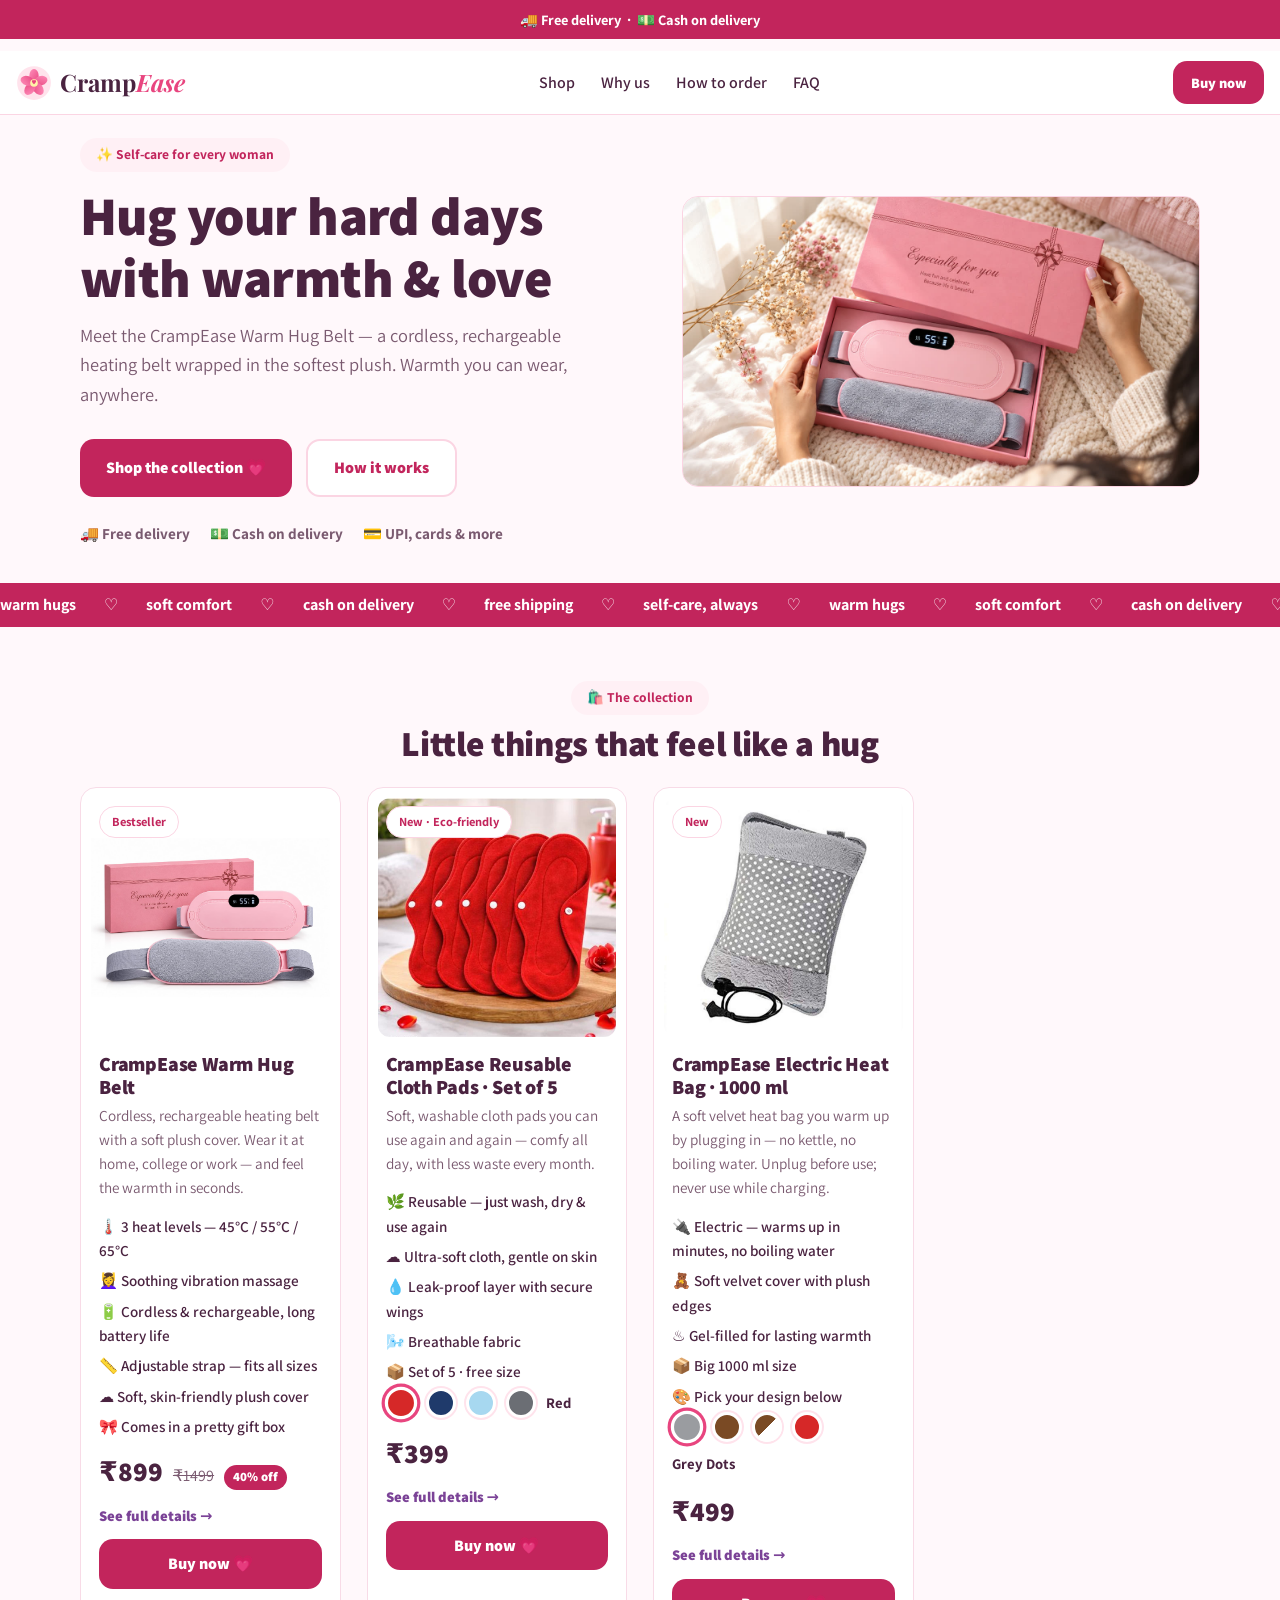
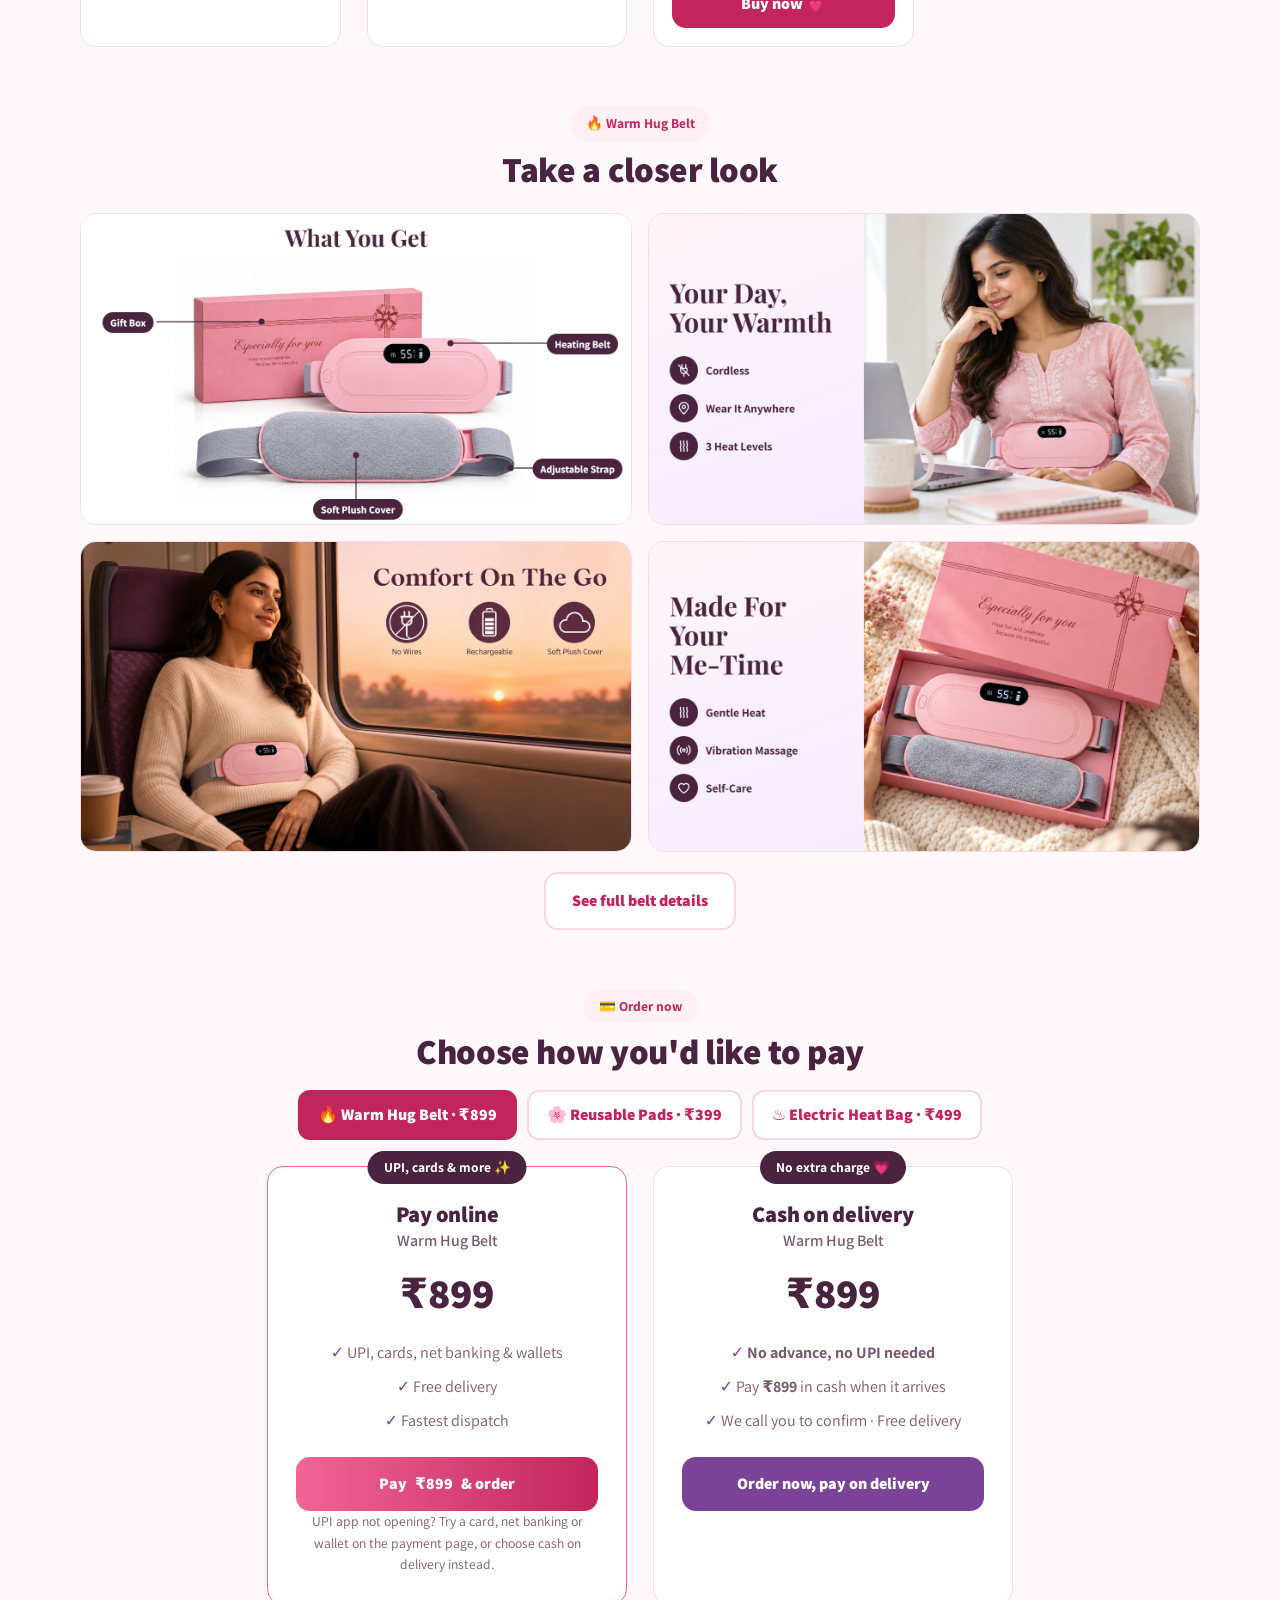
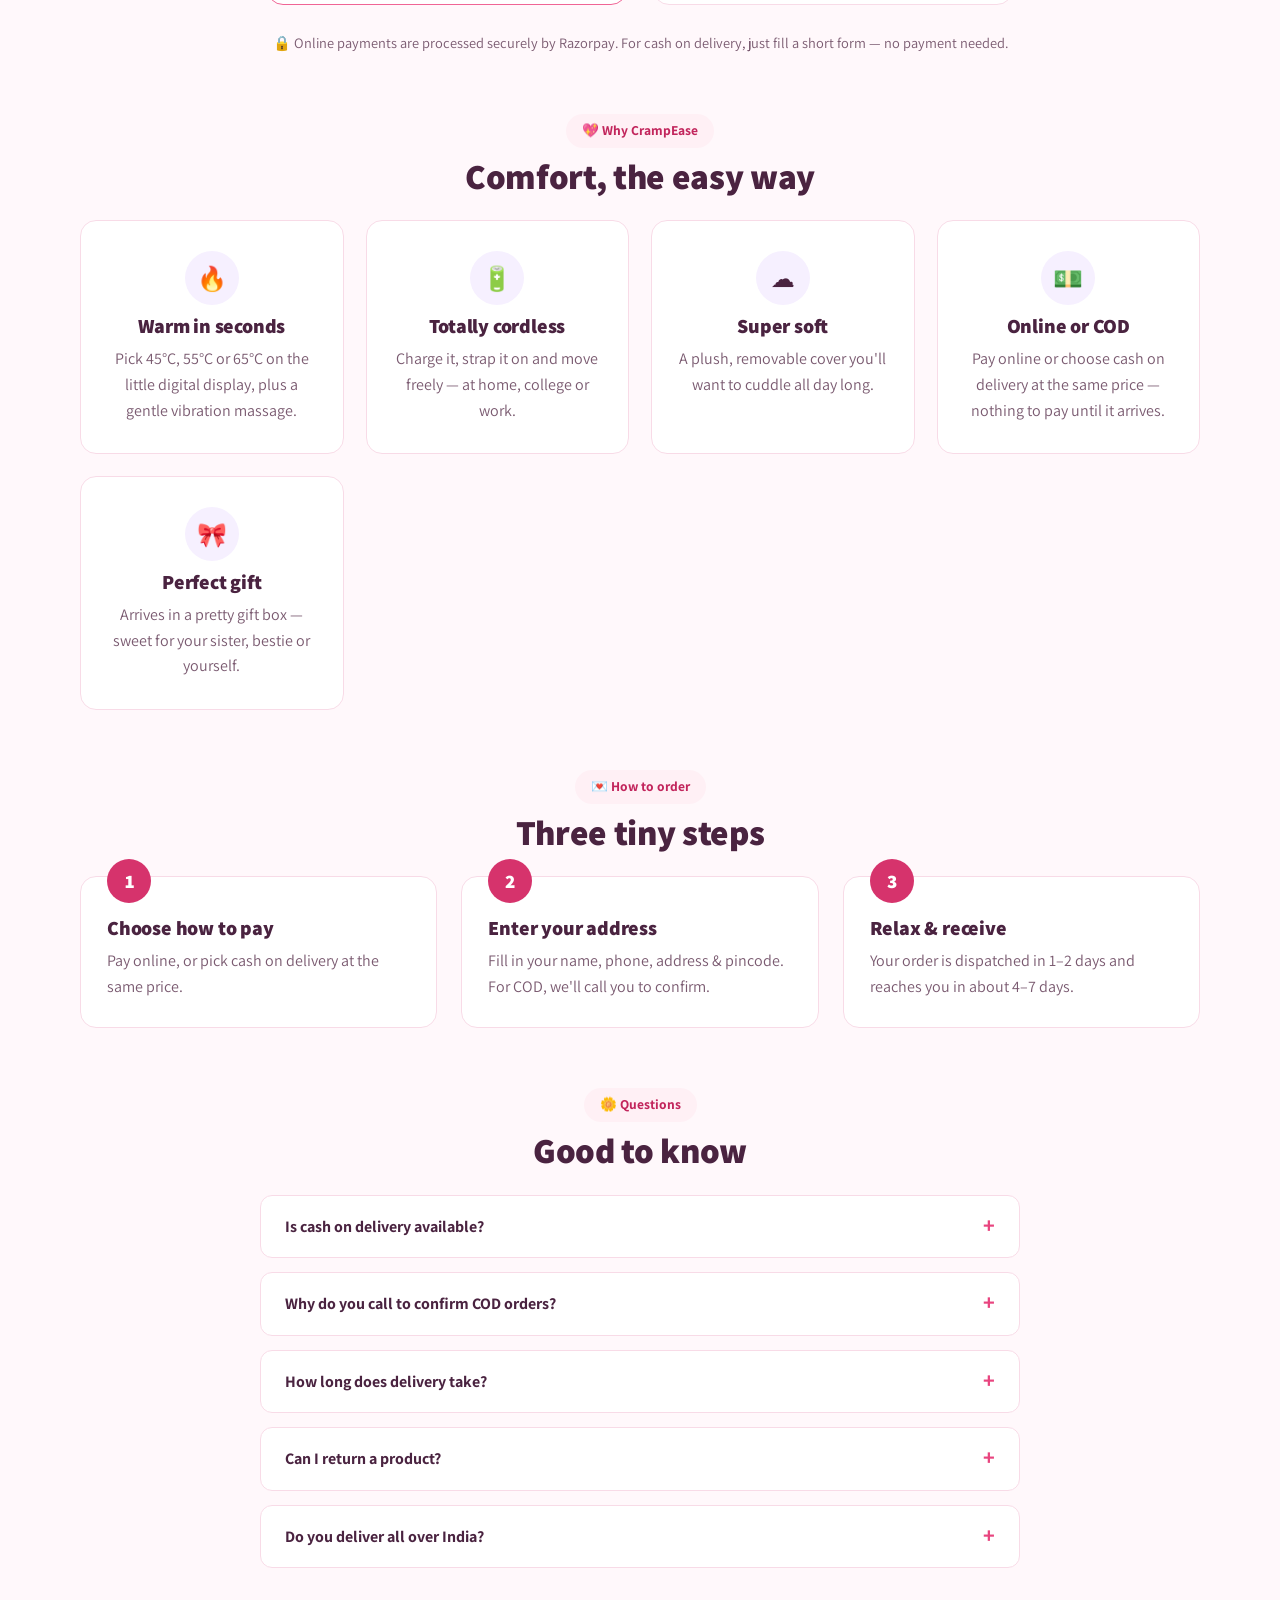
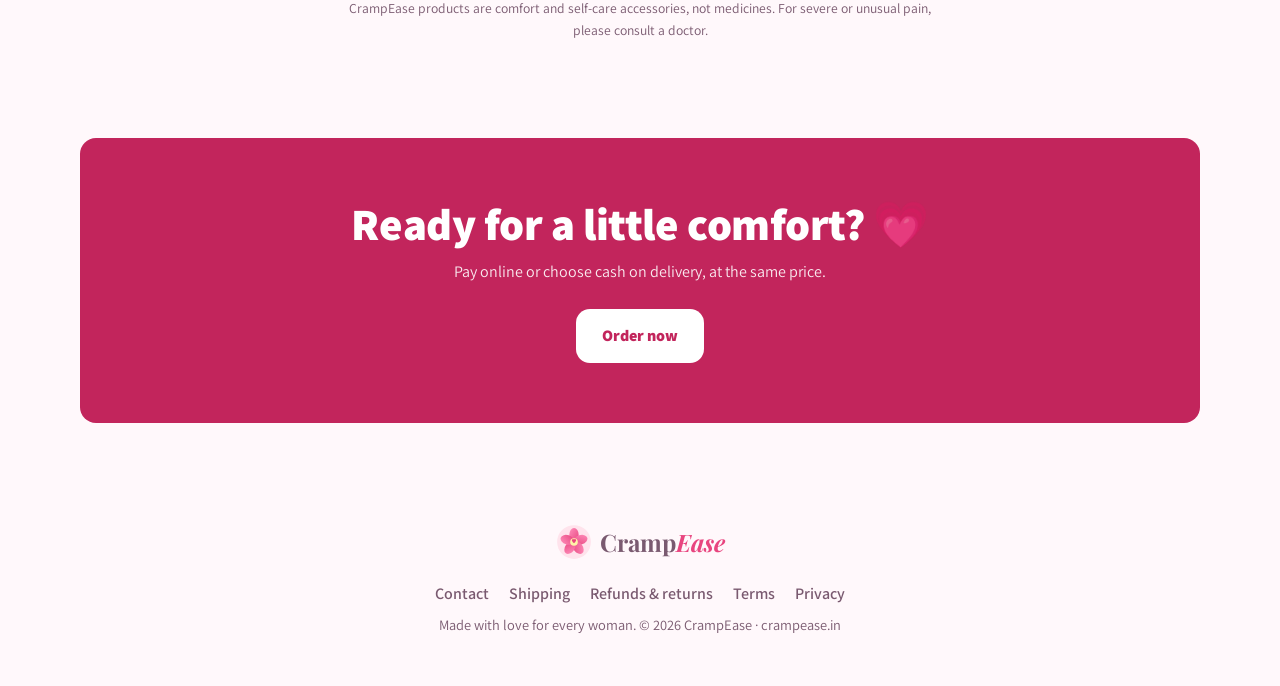
==== index.html @ 4e3a579d "Show the new belt images on the home page Co-Authored-By: Claude Opus 5.5 <noreply@anthropic.com>" ====
<!doctype html>
<html lang="en">
<head>
  <meta charset="utf-8" />
  <meta name="viewport" content="width=device-width, initial-scale=1" />
  <title>CrampEase — Comfort for your hard days</title>
  <meta name="description" content="CrampEase: cosy period-comfort essentials — heat pads, warm bags and self-care kits. Pay online or cash on delivery across India." />
  <meta property="og:title" content="CrampEase — Comfort for your hard days" />
  <meta property="og:image" content="https://crampease.in/images/logo-square.png" />
  <meta name="theme-color" content="#ff6fa5" />
  <link rel="icon" type="image/svg+xml" href="images/logo-mark.svg" />
  <link rel="apple-touch-icon" href="images/logo-square.png" />
  <link rel="preconnect" href="https://fonts.googleapis.com" />
  <link rel="preconnect" href="https://fonts.gstatic.com" crossorigin />
  <link href="https://fonts.googleapis.com/css2?family=Playfair+Display:ital,wght@0,600;0,700;1,600;1,700&family=Quicksand:wght@400;500;600;700&family=Assistant:wght@400;600;700;800&display=swap" rel="stylesheet" />
  <link rel="stylesheet" href="styles.css?v=20261106m" />
  <!-- Meta Pixel -->
  <script>
    !function(f,b,e,v,n,t,s){if(f.fbq)return;n=f.fbq=function(){n.callMethod?
    n.callMethod.apply(n,arguments):n.queue.push(arguments)};if(!f._fbq)f._fbq=n;
    n.push=n;n.loaded=!0;n.version='2.0';n.queue=[];t=b.createElement(e);t.async=!0;
    t.src=v;s=b.getElementsByTagName(e)[0];s.parentNode.insertBefore(t,s)}(window,
    document,'script','https://connect.facebook.net/en_US/fbevents.js');
    fbq('init', '1807102890492249');
    fbq('track', 'PageView');
  </script>
  <noscript><img height="1" width="1" style="display:none" src="https://www.facebook.com/tr?id=1807102890492249&ev=PageView&noscript=1" /></noscript>
  <!-- End Meta Pixel -->
</head>
<body class="shop">
  <div class="sparkles" aria-hidden="true"></div>

  <div class="top-strip">🚚 Free delivery &nbsp;·&nbsp; 💵 Cash on delivery</div>

  <header class="nav" id="top">
    <a href="#top" class="logo"><img class="logo-mark" src="images/logo-mark.svg" alt="" />Cramp<span>Ease</span></a>
    <nav class="nav-links">
      <a href="#shop">Shop</a>
      <a href="#why">Why us</a>
      <a href="#how">How to order</a>
      <a href="#faq">FAQ</a>
    </nav>
    <a class="btn btn-small" href="#order">Buy now</a>
  </header>

  <main>
    <!-- HERO -->
    <section class="hero">
      <div class="blob b1"></div>
      <div class="blob b2"></div>
      <div class="blob b3"></div>

      <div class="hero-text">
        <p class="pill reveal">✨ Self-care for every woman</p>
        <h1 class="reveal">
          Hug your hard days<br />
          with <em>warmth &amp; love</em>
        </h1>
        <p class="lead reveal">
          Meet the CrampEase Warm Hug Belt — a cordless, rechargeable heating
          belt wrapped in the softest plush. Warmth you can wear, anywhere.
        </p>
        <div class="hero-cta reveal">
          <a href="#shop" class="btn">Shop the collection 💗</a>
          <a href="#how" class="btn btn-ghost">How it works</a>
        </div>
        <ul class="hero-badges reveal">
          <li>🚚 Free delivery</li>
          <li>💵 Cash on delivery</li>
          <li>💳 UPI, cards &amp; more</li>
        </ul>
      </div>

      <div class="hero-art reveal">
        <div class="ring"></div>
        <div class="hero-card">
          <img src="images/belt-unbox.jpg" alt="CrampEase Warm Hug Belt in its gift box" data-fallback="hero" />
        </div>
        <span class="float-tag t1">🌷 So soft</span>
        <span class="float-tag t2">🔥 Instant warmth</span>
        <span class="float-tag t3">💜 Made for you</span>
      </div>
    </section>

    <!-- MARQUEE -->
    <div class="marquee" aria-hidden="true">
      <div class="marquee-track">
        <span>warm hugs</span><span>♡</span><span>soft comfort</span><span>♡</span><span>cash on delivery</span><span>♡</span><span>free shipping</span><span>♡</span><span>self-care, always</span><span>♡</span>
        <span>warm hugs</span><span>♡</span><span>soft comfort</span><span>♡</span><span>cash on delivery</span><span>♡</span><span>free shipping</span><span>♡</span><span>self-care, always</span><span>♡</span>
      </div>
    </div>

    <!-- SHOP -->
    <section class="section" id="shop">
      <div class="section-head reveal">
        <p class="pill">🛍️ The collection</p>
        <h2>Little things that <em>feel like a hug</em></h2>
      </div>
      <div class="products" id="products"></div>
    </section>

    <!-- BELT IMAGES -->
    <section class="section belt-look" id="belt-look">
      <div class="section-head reveal">
        <p class="pill">🔥 Warm Hug Belt</p>
        <h2>Take a <em>closer look</em></h2>
      </div>
      <div class="belt-look-row" tabindex="0" aria-label="Warm Hug Belt images">
        <a href="belt.html"><img src="images/belt-banner-box.jpg" alt="What you get: gift box, heating belt, soft plush cover and adjustable strap" loading="lazy" /></a>
        <a href="belt.html"><img src="images/belt-banner-desk.jpg" alt="Woman wearing the belt at a desk. Cordless, wear it anywhere, 3 heat levels" loading="lazy" /></a>
        <a href="belt.html"><img src="images/belt-banner-train.jpg" alt="Woman wearing the belt on a train. No wires, rechargeable, soft plush cover" loading="lazy" /></a>
        <a href="belt.html"><img src="images/belt-banner-metime.jpg" alt="Belt in its gift box. Gentle heat, vibration massage, self-care" loading="lazy" /></a>
      </div>
      <p class="belt-look-more"><a class="btn btn-ghost" href="belt.html">See full belt details</a></p>
    </section>

    <!-- ORDER -->
    <section class="section order" id="order">
      <div class="section-head reveal">
        <p class="pill">💳 Order now</p>
        <h2>Choose how you'd like to <em>pay</em></h2>
      </div>
      <div class="pick reveal" id="pick" role="group" aria-label="Choose a product"></div>
      <div id="pick-color"></div>
      <div class="pay-grid">
        <div class="pay-card best reveal">
          <span class="pay-tag">UPI, cards &amp; more ✨</span>
          <h3>Pay online</h3>
          <p class="pay-for" data-fill="product"></p>
          <p class="pay-price" data-fill="online"></p>
          <ul>
            <li>UPI, cards, net banking &amp; wallets</li>
            <li>Free delivery</li>
            <li>Fastest dispatch</li>
          </ul>
          <a class="btn" data-pay="online" href="#">Pay <span data-fill="online"></span> &amp; order</a>
          <p class="pay-note">UPI app not opening? Try a card, net banking or wallet on the payment page, or choose cash on delivery instead.</p>
        </div>
        <div class="pay-card reveal">
          <span class="pay-tag">No extra charge 💗</span>
          <h3>Cash on delivery</h3>
          <p class="pay-for" data-fill="product"></p>
          <p class="pay-price" data-fill="cod"></p>
          <ul>
            <li><b>No advance, no UPI needed</b></li>
            <li>Pay <b data-fill="cod"></b> in cash when it arrives</li>
            <li>We call you to confirm · Free delivery</li>
          </ul>
          <a class="btn btn-ghost" data-pay="cod" href="#">Order now, pay on delivery</a>
        </div>
      </div>
      <p class="secure reveal">🔒 Online payments are processed securely by Razorpay. For cash on delivery, just fill a short form — no payment needed.</p>
    </section>

    <!-- WHY -->
    <section class="section why" id="why">
      <div class="section-head reveal">
        <p class="pill">💖 Why CrampEase</p>
        <h2>Comfort, the <em>easy</em> way</h2>
      </div>
      <div class="why-grid">
        <div class="why-card reveal">
          <div class="why-icon">🔥</div>
          <h3>Warm in seconds</h3>
          <p>Pick 45°C, 55°C or 65°C on the little digital display, plus a gentle vibration massage.</p>
        </div>
        <div class="why-card reveal">
          <div class="why-icon">🔋</div>
          <h3>Totally cordless</h3>
          <p>Charge it, strap it on and move freely — at home, college or work.</p>
        </div>
        <div class="why-card reveal">
          <div class="why-icon">☁️</div>
          <h3>Super soft</h3>
          <p>A plush, removable cover you'll want to cuddle all day long.</p>
        </div>
        <div class="why-card reveal">
          <div class="why-icon">💵</div>
          <h3>Online or COD</h3>
          <p>Pay online or choose cash on delivery at the same price — nothing to pay until it arrives.</p>
        </div>
        <div class="why-card reveal">
          <div class="why-icon">🎀</div>
          <h3>Perfect gift</h3>
          <p>Arrives in a pretty gift box — sweet for your sister, bestie or yourself.</p>
        </div>
      </div>
    </section>

    <!-- HOW -->
    <section class="section how" id="how">
      <div class="section-head reveal">
        <p class="pill">💌 How to order</p>
        <h2>Three tiny <em>steps</em></h2>
      </div>
      <ol class="steps">
        <li class="step reveal"><span>1</span><h3>Choose how to pay</h3><p>Pay online, or pick cash on delivery at the same price.</p></li>
        <li class="step reveal"><span>2</span><h3>Enter your address</h3><p>Fill in your name, phone, address &amp; pincode. For COD, we'll call you to confirm.</p></li>
        <li class="step reveal"><span>3</span><h3>Relax &amp; receive</h3><p>Your order is dispatched in 1–2 days and reaches you in about 4–7 days.</p></li>
      </ol>
    </section>

    <!-- REVIEWS: stays hidden until there's a real review in script.js -->
    <section class="section" id="home-reviews" hidden>
      <div class="section-head reveal">
        <p class="pill">⭐ Customer reviews</p>
        <h2>What customers <em>say</em></h2>
      </div>
      <div class="review-list" id="home-review-list"></div>
    </section>

    <!-- FAQ -->
    <section class="section faq" id="faq">
      <div class="section-head reveal">
        <p class="pill">🌼 Questions</p>
        <h2>Good to <em>know</em></h2>
      </div>
      <div class="faq-list">
        <details class="reveal"><summary>Is cash on delivery available?</summary><p>Yes! Nothing to pay now — just fill the short order form and pay <span data-fill="cod"></span> in cash when it arrives (the same price as paying online).</p></details>
        <details class="reveal"><summary>Why do you call to confirm COD orders?</summary><p>A quick call or WhatsApp confirms your address and helps us avoid fake orders, so we can keep prices low for everyone. Please keep your phone handy after ordering.</p></details>
        <details class="reveal"><summary>How long does delivery take?</summary><p>Usually 4–7 days depending on your pincode. We'll share tracking details by SMS/email.</p></details>
        <details class="reveal"><summary>Can I return a product?</summary><p>If your product arrives damaged or wrong, email us within 2 days of delivery with photos/unboxing video and we'll help you out.</p></details>
        <details class="reveal"><summary>Do you deliver all over India?</summary><p>We deliver to most pincodes in India. Most pincodes are covered; if yours isn't, we'll refund you in full.</p></details>
      </div>
      <p class="disclaimer">CrampEase products are comfort and self-care accessories, not medicines. For severe or unusual pain, please consult a doctor.</p>
    </section>

    <!-- CTA -->
    <section class="cta reveal">
      <h2>Ready for a little <em>comfort</em>? 💗</h2>
      <p>Pay online or choose cash on delivery, at the same price.</p>
      <a class="btn btn-light" href="#order">Order now</a>
    </section>
  </main>

  <footer class="footer">
    <a href="#top" class="logo"><img class="logo-mark" src="images/logo-mark.svg" alt="" />Cramp<span>Ease</span></a>
    <nav class="footer-links">
      <a href="policies.html#contact">Contact</a>
      <a href="policies.html#shipping">Shipping</a>
      <a href="policies.html#refund">Refunds &amp; returns</a>
      <a href="policies.html#terms">Terms</a>
      <a href="policies.html#privacy">Privacy</a>
    </nav>
    <p>Made with love for every woman. © <span class="year"></span> CrampEase · crampease.in</p>
  </footer>

  <script src="script.js?v=20261106m"></script>
</body>
</html>
---- styles.css ----
:root {
  --blush: #fff1f5;
  --blush-2: #ffe3ec;
  --pink: #ff6fa5;
  --rose: #e8457f;
  --lavender: #c9b6ff;
  --lilac: #efe7ff;
  --peach: #ffd3b6;
  --plum: #4a2340;
  --muted: #8a6680;
  --white: #ffffff;
  --shadow: 0 18px 40px -18px rgba(232, 69, 127, 0.45);
  --radius: 28px;
  --display: "Playfair Display", Georgia, serif;
  --body: "Quicksand", system-ui, sans-serif;
}

* { box-sizing: border-box; margin: 0; padding: 0; }
html { scroll-behavior: smooth; }
body {
  font-family: var(--body);
  color: var(--plum);
  background: var(--blush);
  background-image:
    radial-gradient(circle at 10% 0%, #ffe0ec 0, transparent 40%),
    radial-gradient(circle at 90% 30%, var(--lilac) 0, transparent 35%),
    radial-gradient(circle at 20% 80%, #fff0e6 0, transparent 35%);
  line-height: 1.6;
  overflow-x: hidden;
}
img { max-width: 100%; display: block; }
a { color: inherit; text-decoration: none; }
em { font-style: italic; color: var(--rose); }
h1, h2, h3 { font-family: var(--display); line-height: 1.15; }

/* ---------- buttons ---------- */
.btn {
  position: relative;
  display: inline-flex;
  align-items: center;
  gap: 8px;
  padding: 14px 26px;
  border-radius: 999px;
  font-weight: 700;
  color: var(--white);
  background: linear-gradient(135deg, var(--pink), var(--rose));
  box-shadow: var(--shadow);
  overflow: hidden;
  transition: transform .25s ease, box-shadow .25s ease;
}
.btn::after {
  content: "";
  position: absolute;
  inset: 0;
  background: linear-gradient(120deg, transparent 30%, rgba(255,255,255,.55) 50%, transparent 70%);
  transform: translateX(-120%);
  animation: shine 3.2s ease-in-out infinite;
}
.btn:hover { transform: translateY(-3px) scale(1.03); box-shadow: 0 22px 44px -16px rgba(232,69,127,.6); }
.btn-small { padding: 10px 18px; font-size: .9rem; }
.btn-ghost { background: var(--white); color: var(--rose); border: 2px solid var(--blush-2); }
.btn-ghost::after { display: none; }
.btn-light { background: var(--white); color: var(--rose); }
@keyframes shine { 0%, 60% { transform: translateX(-120%); } 100% { transform: translateX(120%); } }

.pill {
  display: inline-block;
  padding: 6px 16px;
  border-radius: 999px;
  background: var(--white);
  color: var(--rose);
  font-weight: 700;
  font-size: .85rem;
  box-shadow: 0 6px 18px -10px rgba(232,69,127,.5);
}

/* ---------- nav ---------- */
.nav {
  position: sticky;
  top: 12px;
  z-index: 20;
  margin: 12px auto 0;
  width: min(1120px, calc(100% - 32px));
  display: flex;
  align-items: center;
  justify-content: space-between;
  gap: 16px;
  padding: 10px 12px 10px 22px;
  border-radius: 999px;
  background: rgba(255,255,255,.75);
  backdrop-filter: blur(14px);
  box-shadow: 0 10px 30px -18px rgba(74,35,64,.35);
}
.logo { font-family: var(--display); font-weight: 700; font-size: 1.5rem; display: inline-flex; align-items: center; gap: 8px; }
.logo span { color: var(--rose); font-style: italic; margin-left: -8px; }
.logo-mark { width: 36px; height: 36px; animation: spin 14s linear infinite; }
.nav-links { display: flex; gap: 26px; font-weight: 600; }
.nav-links a { position: relative; }
.nav-links a::after {
  content: ""; position: absolute; left: 0; bottom: -4px; height: 2px; width: 100%;
  background: var(--pink); border-radius: 2px; transform: scaleX(0); transition: transform .3s;
}
.nav-links a:hover::after { transform: scaleX(1); }
@keyframes spin { to { transform: rotate(360deg); } }

/* ---------- hero ---------- */
.hero {
  position: relative;
  width: min(1120px, calc(100% - 32px));
  margin: 0 auto;
  padding: 80px 0 60px;
  display: grid;
  grid-template-columns: 1.1fr 1fr;
  align-items: center;
  gap: 48px;
}
.hero h1 { font-size: clamp(2.4rem, 5.5vw, 4.2rem); margin: 18px 0; }
.lead { font-size: 1.15rem; color: var(--muted); max-width: 520px; }
.hero-cta { display: flex; flex-wrap: wrap; gap: 14px; margin: 30px 0 24px; }
.hero-badges { list-style: none; display: flex; flex-wrap: wrap; gap: 10px 20px; font-weight: 600; color: var(--muted); font-size: .95rem; }

.blob { position: absolute; border-radius: 50%; filter: blur(50px); opacity: .55; z-index: -1; animation: float 12s ease-in-out infinite; }
.b1 { width: 320px; height: 320px; background: var(--pink); top: 10%; right: 5%; }
.b2 { width: 260px; height: 260px; background: var(--lavender); bottom: 0; right: 30%; animation-delay: -4s; }
.b3 { width: 220px; height: 220px; background: var(--peach); top: 0; left: -60px; animation-delay: -8s; }
@keyframes float {
  0%, 100% { transform: translate(0, 0) scale(1); }
  33% { transform: translate(30px, -30px) scale(1.08); }
  66% { transform: translate(-20px, 20px) scale(.95); }
}

.hero-art { position: relative; display: grid; place-items: center; min-height: 440px; }
.ring {
  position: absolute; width: 480px; height: 480px; border-radius: 50%;
  border: 2px dashed rgba(232,69,127,.35);
  animation: spin 40s linear infinite;
}
.hero-card {
  position: relative;
  width: 380px; aspect-ratio: 1;
  border-radius: 36px;
  overflow: hidden;
  background: linear-gradient(160deg, #ffd6e5, var(--lilac));
  box-shadow: 0 30px 60px -25px rgba(232,69,127,.55);
  border: 8px solid var(--white);
  animation: bob 6s ease-in-out infinite;
}
.hero-card img { width: 100%; height: 100%; object-fit: cover; }
@keyframes bob { 0%, 100% { transform: translateY(0) rotate(-1deg); } 50% { transform: translateY(-14px) rotate(1deg); } }

.float-tag {
  position: absolute;
  padding: 10px 16px; border-radius: 999px;
  background: var(--white); font-weight: 700; font-size: .9rem;
  box-shadow: 0 12px 28px -14px rgba(74,35,64,.4);
  animation: bob 5s ease-in-out infinite;
  white-space: nowrap;
}
.t1 { top: 12%; left: 0; animation-delay: -1s; }
.t2 { bottom: 18%; left: -10px; animation-delay: -2.5s; }
.t3 { top: 40%; right: -10px; animation-delay: -3.5s; }

/* placeholder art when an image is missing */
.ph {
  width: 100%; height: 100%;
  display: grid; place-items: center; text-align: center;
  background: linear-gradient(160deg, #ffd6e5 0%, #ffe9f0 50%, var(--lilac) 100%);
  color: var(--rose); font-family: var(--display); font-style: italic; font-size: 1.1rem;
  padding: 16px;
}
.ph b { display: block; font-size: 3.2rem; font-style: normal; animation: bob 4s ease-in-out infinite; }

/* ---------- marquee ---------- */
.marquee {
  background: linear-gradient(90deg, var(--pink), var(--rose), #b06cff);
  color: var(--white);
  padding: 16px 0;
  overflow: hidden;
  transform: rotate(-1.5deg);
  margin: 30px -10px;
  box-shadow: var(--shadow);
}
.marquee-track { display: flex; gap: 28px; width: max-content; animation: marquee 28s linear infinite; }
.marquee span { font-family: var(--display); font-style: italic; font-size: 1.35rem; white-space: nowrap; }
@keyframes marquee { to { transform: translateX(-50%); } }

/* ---------- sections ---------- */
.section { width: min(1120px, calc(100% - 32px)); margin: 0 auto; padding: 90px 0 30px; }
.section-head { text-align: center; margin-bottom: 48px; }
.section-head h2 { font-size: clamp(2rem, 4vw, 3rem); margin-top: 14px; }

/* products */
.products { display: grid; grid-template-columns: repeat(auto-fill, minmax(240px, 1fr)); gap: 26px; }
.card {
  position: relative;
  background: var(--white);
  border-radius: var(--radius);
  padding: 12px 12px 20px;
  box-shadow: 0 20px 40px -26px rgba(74,35,64,.45);
  transition: transform .35s cubic-bezier(.2,.8,.2,1), box-shadow .35s;
  transform-style: preserve-3d;
}
.card:hover { box-shadow: 0 30px 50px -24px rgba(232,69,127,.55); }
.card-img { border-radius: 22px; overflow: hidden; aspect-ratio: 1; background: var(--white); }
.card-img img { width: 100%; height: 100%; object-fit: contain; transition: transform .6s ease; }
.card:hover .card-img img { transform: scale(1.08); }
.badge {
  position: absolute; top: 22px; left: 22px; z-index: 2;
  padding: 5px 12px; border-radius: 999px;
  background: var(--white); color: var(--rose); font-weight: 700; font-size: .78rem;
  box-shadow: 0 6px 14px -8px rgba(232,69,127,.6);
}
.card h3 { font-size: 1.25rem; margin: 16px 8px 4px; }
.card p { color: var(--muted); font-size: .95rem; margin: 0 8px; }
.price { display: flex; align-items: baseline; gap: 10px; margin: 12px 8px 16px; }
.price strong { font-size: 1.4rem; color: var(--rose); }
.price s { color: var(--muted); }
.price small { color: #2f9e6e; font-weight: 700; }
.card .btn { width: calc(100% - 16px); margin: 0 8px; justify-content: center; padding: 12px; }
.features { list-style: none; margin: 14px 8px 0; display: grid; gap: 6px; font-weight: 600; font-size: .95rem; }

/* a single product shows as a big featured card */
.products:has(.card:only-child) { grid-template-columns: 1fr; max-width: 980px; margin: 0 auto; }
.card:only-child { display: grid; grid-template-columns: 1fr 1fr; gap: 30px; align-items: center; padding: 16px; }
.card:only-child h3 { font-size: 2rem; margin-top: 0; }
.card:only-child .btn { width: auto; padding: 14px 30px; }
@media (max-width: 760px) { .card:only-child { grid-template-columns: 1fr; gap: 6px; } .card:only-child h3 { font-size: 1.5rem; margin-top: 14px; } }

/* why */
.why-grid { display: grid; grid-template-columns: repeat(auto-fit, minmax(220px, 1fr)); gap: 22px; }
.why-card {
  background: rgba(255,255,255,.7);
  border: 1px solid rgba(255,255,255,.9);
  border-radius: var(--radius);
  padding: 30px 24px;
  text-align: center;
  transition: transform .3s;
}
.why-card:hover { transform: translateY(-8px) rotate(-1deg); }
.why-icon {
  width: 72px; height: 72px; margin: 0 auto 16px;
  display: grid; place-items: center; font-size: 2rem;
  border-radius: 50%;
  background: linear-gradient(135deg, #ffe0ec, var(--lilac));
  animation: bob 5s ease-in-out infinite;
}
.why-card:nth-child(2) .why-icon { animation-delay: -1.2s; }
.why-card:nth-child(3) .why-icon { animation-delay: -2.4s; }
.why-card:nth-child(4) .why-icon { animation-delay: -3.6s; }
.why-card:nth-child(5) .why-icon { animation-delay: -4.8s; }
.why-card h3 { font-size: 1.25rem; margin-bottom: 8px; }
.why-card p { color: var(--muted); }

/* steps */
.steps { list-style: none; display: grid; grid-template-columns: repeat(3, 1fr); gap: 24px; counter-reset: s; }
.step {
  position: relative;
  background: var(--white);
  border-radius: var(--radius);
  padding: 44px 26px 28px;
  box-shadow: 0 20px 40px -28px rgba(74,35,64,.45);
}
.step span {
  position: absolute; top: -26px; left: 26px;
  width: 54px; height: 54px; border-radius: 50%;
  display: grid; place-items: center;
  font-family: var(--display); font-size: 1.5rem; font-weight: 700; color: var(--white);
  background: linear-gradient(135deg, var(--pink), #b06cff);
  box-shadow: var(--shadow);
}
.step h3 { margin-bottom: 8px; font-size: 1.25rem; }
.step p { color: var(--muted); }

/* faq */
.faq-list { max-width: 760px; margin: 0 auto; display: grid; gap: 14px; }
details {
  background: var(--white);
  border-radius: 20px;
  padding: 18px 24px;
  box-shadow: 0 14px 30px -24px rgba(74,35,64,.5);
}
summary { cursor: pointer; font-weight: 700; list-style: none; display: flex; justify-content: space-between; gap: 12px; }
summary::-webkit-details-marker { display: none; }
summary::after { content: "+"; color: var(--rose); font-size: 1.4rem; line-height: 1; transition: transform .3s; }
details[open] summary::after { transform: rotate(45deg); }
details p { margin-top: 10px; color: var(--muted); }
.disclaimer { text-align: center; color: var(--muted); font-size: .85rem; margin: 30px auto 0; max-width: 620px; }

/* cta */
.cta {
  width: min(1120px, calc(100% - 32px));
  margin: 80px auto;
  padding: 60px 24px;
  text-align: center;
  color: var(--white);
  border-radius: 40px;
  background: linear-gradient(135deg, var(--pink), var(--rose) 50%, #b06cff);
  background-size: 200% 200%;
  animation: gradient 8s ease infinite;
  box-shadow: var(--shadow);
}
.cta h2 { font-size: clamp(1.9rem, 4vw, 2.8rem); }
.cta em { color: #fff3a8; }
.cta p { margin: 10px 0 24px; opacity: .9; }
@keyframes gradient { 0%, 100% { background-position: 0% 50%; } 50% { background-position: 100% 50%; } }

/* footer */
.footer { text-align: center; padding: 20px 16px 50px; color: var(--muted); }
.footer p { margin-top: 6px; font-size: .9rem; }

/* order / payment choice */
.pay-grid { display: grid; grid-template-columns: repeat(2, minmax(0, 360px)); justify-content: center; gap: 26px; }
.pay-card {
  position: relative;
  background: var(--white);
  border-radius: var(--radius);
  padding: 34px 28px 28px;
  text-align: center;
  box-shadow: 0 20px 40px -26px rgba(74,35,64,.45);
  border: 2px solid transparent;
  transition: transform .3s;
}
.pay-card:hover { transform: translateY(-6px); }
.pay-card.best { border-color: var(--pink); box-shadow: 0 26px 50px -24px rgba(232,69,127,.6); }
.pay-tag {
  position: absolute; top: -16px; left: 50%; transform: translateX(-50%);
  padding: 6px 16px; border-radius: 999px; white-space: nowrap;
  background: linear-gradient(135deg, var(--pink), var(--rose));
  color: var(--white); font-weight: 700; font-size: .85rem;
  animation: wiggle 2.4s ease-in-out infinite;
}
@keyframes wiggle { 0%, 100% { transform: translateX(-50%) rotate(-3deg); } 50% { transform: translateX(-50%) rotate(3deg); } }
.pay-card h3 { font-size: 1.4rem; }
.pay-price { font-family: var(--display); font-size: 2.6rem; font-weight: 700; color: var(--rose); margin: 6px 0 14px; }
.pay-card ul { list-style: none; display: grid; gap: 8px; color: var(--muted); margin-bottom: 24px; }
.pay-card li::before { content: "♡ "; color: var(--pink); }
.pay-card .btn { width: 100%; justify-content: center; }
.pay-note { color: var(--muted); font-size: .85rem; margin-top: 12px; text-align: center; }
.secure { text-align: center; color: var(--muted); font-size: .9rem; margin-top: 26px; }
@media (max-width: 760px) { .pay-grid { grid-template-columns: 1fr; gap: 34px; } }

.toast {
  position: fixed; left: 50%; bottom: 28px; transform: translateX(-50%); z-index: 60;
  padding: 14px 22px; border-radius: 999px;
  background: var(--plum); color: var(--white); font-weight: 600;
  box-shadow: 0 16px 30px -12px rgba(74,35,64,.6);
  animation: toastIn .35s ease;
}
@keyframes toastIn { from { opacity: 0; transform: translate(-50%, 16px); } }

/* shown only inside Facebook/Instagram's in-app browser */
.inapp-bar {
  position: sticky; top: 0; z-index: 40;
  padding: 10px 16px; text-align: center; font-weight: 600; font-size: .92rem;
  color: var(--white); background: linear-gradient(90deg, var(--rose), #b06cff);
}
.inapp-bar a { color: #fff3a8; text-decoration: underline; }
.pay-tip {
  position: fixed; inset: 0; z-index: 70; display: grid; place-items: center; padding: 16px;
  background: rgba(74,35,64,.55);
}
.pay-tip-card {
  max-width: 380px; background: var(--white); border-radius: 24px; padding: 26px; text-align: center;
  box-shadow: var(--shadow);
}
.pay-tip-card h3 { font-size: 1.4rem; margin-bottom: 8px; }
.pay-tip-card p { color: var(--muted); margin-bottom: 18px; }
.pay-tip-card .btn { width: 100%; justify-content: center; margin-top: 8px; }

/* product picker above the Online / COD cards */
.pick { display: flex; flex-wrap: wrap; justify-content: center; gap: 10px; margin: -6px auto 26px; }
.pick button {
  font: inherit; font-weight: 700; color: var(--rose); cursor: pointer;
  padding: 10px 18px; border-radius: 999px; border: 2px solid var(--blush-2); background: var(--white);
  transition: background .2s, color .2s, border-color .2s;
}
.pick button[aria-pressed="true"] { background: linear-gradient(135deg, var(--pink), var(--rose)); color: var(--white); border-color: transparent; }
.pay-for { color: var(--muted); font-weight: 600; margin-top: 2px; }

/* colour / design choice (on product cards and under the order picker) */
.swatches { display: flex; flex-wrap: wrap; align-items: center; gap: 10px; margin: 4px 8px 14px; }
.swatches button {
  width: 30px; height: 30px; border-radius: 50%; cursor: pointer; padding: 0;
  background: var(--sw); border: 3px solid var(--white); box-shadow: 0 0 0 2px var(--blush-2);
  transition: box-shadow .2s, transform .2s;
}
.swatches button[aria-checked="true"] { box-shadow: 0 0 0 3px var(--rose); transform: scale(1.08); }
.swatch-name { font-weight: 700; color: var(--plum); font-size: .92rem; }
#pick-color .swatches { justify-content: center; margin: -12px auto 24px; }

/* COD order form (reuses the pay-tip modal) */
.cod-form { overflow-y: auto; }
.cod-form .pay-tip-card { width: 100%; max-width: 420px; text-align: left; }
.cod-form h3, .cod-form .pay-tip-card > p { text-align: center; }
.cod-form label { display: grid; gap: 4px; font-weight: 600; font-size: .9rem; margin-bottom: 10px; }
.cod-form input, .cod-form textarea {
  font: inherit; font-weight: 500; color: var(--plum); width: 100%;
  padding: 10px 12px; border: 2px solid var(--blush-2); border-radius: 14px; background: #fff;
}
.cod-form input:focus, .cod-form textarea:focus { outline: none; border-color: var(--rose); }
.cod-form textarea { resize: vertical; }
.cod-row { display: grid; grid-template-columns: 1fr 1.4fr; gap: 10px; }
.cod-form .cod-error { color: var(--rose); font-weight: 600; font-size: .9rem; margin: 4px 0 0; min-height: 1em; text-align: center; }
.cod-form .hp { position: absolute; left: -9999px; width: 1px; height: 1px; opacity: 0; }

.footer-links { display: flex; flex-wrap: wrap; justify-content: center; gap: 8px 20px; margin-top: 14px; font-weight: 600; }
.footer-links a:hover { color: var(--rose); }

/* policy page */
.policy { width: min(820px, calc(100% - 32px)); margin: 40px auto 60px; }
.policy h1 { font-size: clamp(2rem, 5vw, 2.8rem); margin-bottom: 8px; }
.policy section { background: var(--white); border-radius: var(--radius); padding: 28px; margin-top: 22px; box-shadow: 0 14px 30px -24px rgba(74,35,64,.5); scroll-margin-top: 100px; }
.policy h2 { font-size: 1.5rem; margin-bottom: 10px; color: var(--rose); }
.policy p, .policy li { color: var(--plum); margin-bottom: 8px; }
.policy ul { padding-left: 20px; }
.policy .muted { color: var(--muted); }

/* sparkles + hearts */
.sparkles { position: fixed; inset: 0; pointer-events: none; z-index: 0; overflow: hidden; }
.sparkle {
  position: absolute; bottom: -40px;
  color: var(--pink); opacity: .5;
  animation: rise linear forwards;
}
@keyframes rise {
  to { transform: translateY(-110vh) rotate(260deg); opacity: 0; }
}
.heart-pop {
  position: fixed; pointer-events: none; z-index: 50;
  font-size: 1.3rem; animation: pop 1s ease-out forwards;
}
@keyframes pop { to { transform: translate(var(--dx), -90px) scale(.4); opacity: 0; } }

main, .nav, .footer { position: relative; z-index: 1; }

/* scroll reveal */
.reveal { opacity: 0; transform: translateY(36px); transition: opacity .8s ease, transform .8s cubic-bezier(.2,.8,.2,1); }
.reveal.in { opacity: 1; transform: none; }

/* ---------- responsive ---------- */
@media (max-width: 900px) {
  .hero { grid-template-columns: 1fr; text-align: center; padding-top: 50px; }
  .lead { margin: 0 auto; }
  .hero-cta, .hero-badges { justify-content: center; }
  .hero-art { min-height: 380px; }
  .steps { grid-template-columns: 1fr; gap: 44px; }
}
@media (max-width: 680px) {
  .nav-links { display: none; }
  .ring { width: 320px; height: 320px; }
  .hero-card { width: 280px; }
  .float-tag { font-size: .8rem; padding: 8px 12px; }
  .t1 { left: 4px; } .t3 { right: 4px; }
}

@media (prefers-reduced-motion: reduce) {
  *, *::before, *::after { animation: none !important; transition: none !important; }
  .reveal { opacity: 1; transform: none; }
}

/* ---------- product page (belt.html) ---------- */
.top-strip {
  position: relative; z-index: 2; padding: 8px 16px; text-align: center;
  font-weight: 700; font-size: .9rem; color: var(--white);
  background: linear-gradient(90deg, var(--rose), #b06cff);
}
.pdp {
  width: min(1120px, calc(100% - 32px)); margin: 28px auto 0;
  display: grid; grid-template-columns: minmax(0, 1.1fr) minmax(0, 1fr); gap: 36px; align-items: start;
}
.gallery { min-width: 0; }
.gallery-track {
  display: flex; overflow-x: auto; scroll-snap-type: x mandatory; scrollbar-width: none;
  background: var(--white); border-radius: var(--radius); box-shadow: var(--shadow);
}
.gallery-track::-webkit-scrollbar { display: none; }
.gallery-track img { flex: 0 0 100%; width: 100%; aspect-ratio: 1; object-fit: contain; scroll-snap-align: start; }
.gallery-thumbs { display: flex; gap: 8px; margin-top: 12px; }
.gallery-thumbs button { flex: 1 1 0; min-width: 0; }
.gallery-thumbs button {
  padding: 0; border: 3px solid transparent; border-radius: 16px; overflow: hidden;
  background: var(--white); cursor: pointer;
}
.gallery-thumbs button[aria-current] { border-color: var(--rose); }
.gallery-thumbs img { width: 100%; aspect-ratio: 1; object-fit: cover; }
.buy-box { min-width: 0; background: var(--white); border-radius: var(--radius); padding: 26px; box-shadow: 0 20px 40px -28px rgba(74,35,64,.45); }
.buy-box .pill { box-shadow: none; background: var(--blush); }
.buy-box h1 { font-size: clamp(1.9rem, 4vw, 2.6rem); margin-top: 12px; }
.buy-lead { color: var(--muted); margin-top: 10px; }
.buy-price { display: flex; flex-wrap: wrap; align-items: baseline; gap: 12px; margin: 16px 0; }
.buy-price strong { font-family: var(--display); font-size: 2.5rem; line-height: 1; color: var(--rose); }
.buy-price s { color: var(--muted); font-size: 1.1rem; }
.buy-price small { color: #2f9e6e; font-weight: 700; font-size: 1rem; }
.chips { list-style: none; display: flex; flex-wrap: wrap; gap: 8px; margin-bottom: 20px; }
.chips li { padding: 6px 12px; border-radius: 999px; background: var(--blush); font-weight: 600; font-size: .9rem; }
.buy-box #pick-color .swatches { justify-content: flex-start; margin: 0 0 18px; }
.buy-btn { display: block; width: 100%; text-align: center; }
.buy-sub { color: var(--muted); font-size: .85rem; text-align: center; margin: 7px 0 14px; }
.promises { list-style: none; display: grid; gap: 10px; margin-top: 18px; padding-top: 16px; border-top: 2px solid var(--blush); font-size: .92rem; color: var(--muted); }
.promises b { display: block; color: var(--plum); }
.promises a { color: var(--rose); text-decoration: underline; }

.closeups { display: grid; grid-template-columns: repeat(3, minmax(0, 1fr)); gap: 22px; }
.closeup { background: var(--white); border-radius: var(--radius); overflow: hidden; box-shadow: 0 20px 40px -28px rgba(74,35,64,.45); }
.closeup img { width: 100%; aspect-ratio: 16 / 9; object-fit: cover; }
.closeup div { padding: 20px 22px 24px; }
.closeup h3 { font-size: 1.25rem; margin-bottom: 6px; }
.closeup p { color: var(--muted); }

.belt-video { display: block; width: min(340px, 100%); margin: 0 auto; border-radius: var(--radius); box-shadow: var(--shadow); background: var(--plum); }

.compare { display: grid; grid-template-columns: repeat(2, minmax(0, 1fr)); gap: 22px; max-width: 860px; margin: 0 auto; }
.compare-col { background: var(--white); border-radius: var(--radius); padding: 26px; }
.compare-col.yes { color: var(--white); background: linear-gradient(135deg, var(--pink), var(--rose)); box-shadow: var(--shadow); }
.compare-col h3 { font-size: 1.35rem; margin-bottom: 12px; }
.compare-col ul { list-style: none; display: grid; gap: 10px; }
.compare-col li::before { content: "✕ "; color: var(--muted); font-weight: 700; }
.compare-col.yes li::before { content: "♥ "; color: var(--white); }

.info-grid { display: grid; grid-template-columns: repeat(2, minmax(0, 1fr)); gap: 22px; }
.info-card { background: var(--white); border-radius: var(--radius); padding: 26px; box-shadow: 0 20px 40px -28px rgba(74,35,64,.45); }
.info-card h3 { font-size: 1.35rem; margin-bottom: 14px; color: var(--rose); }
.specs { display: grid; grid-template-columns: auto minmax(0, 1fr); gap: 0 18px; }
.specs dt, .specs dd { padding: 9px 0; border-bottom: 1px solid var(--blush-2); }
.specs dt { font-weight: 700; }
.specs dd { color: var(--muted); }
.safety { padding-left: 20px; display: grid; gap: 8px; }
.safety-note { color: var(--muted); font-size: .85rem; margin-top: 14px; }

.wa-chat {
  position: fixed; right: 16px; bottom: 16px; z-index: 30;
  padding: 11px 16px; border-radius: 999px; font-weight: 700; font-size: .92rem; color: var(--white);
  background: #128c4b; box-shadow: 0 12px 26px -10px rgba(0,0,0,.45);
}
.card-more { display: block; margin: -6px 8px 12px; color: var(--rose); font-weight: 700; font-size: .92rem; }

@media (max-width: 900px) {
  .pdp { grid-template-columns: minmax(0, 1fr); gap: 20px; }
  .gallery-track img { aspect-ratio: 4 / 3; }
  .closeups { grid-template-columns: minmax(0, 1fr); }
}
@media (max-width: 680px) {
  .compare, .info-grid { grid-template-columns: minmax(0, 1fr); }
  .buy-box { padding: 20px; }
  .wa-chat { padding: 11px 13px; }
  .wa-chat span { display: none; }
}

/* ---------- site-wide shop look (body.shop) ---------- */
body.shop {
  --display: "Assistant", system-ui, sans-serif;
  --body: "Assistant", system-ui, sans-serif;
  --radius: 16px;
  font-size: 16px;
  color: #4a2340;
  background: #fff8fb;
  background-image: none;
}
body.shop .sparkles { display: none; }
body.shop em { font-style: normal; color: inherit; }
body.shop h1, body.shop h2, body.shop h3 { font-weight: 800; letter-spacing: -.01em; }
body.shop .top-strip { background: #c2255c; }
body.shop .nav { width: 100%; margin: 0; border-radius: 0; background: #fff; box-shadow: 0 1px 0 #fbd5e3; padding: 10px 16px; }
body.shop .logo { font-family: "Playfair Display", Georgia, serif; }
body.shop .section { padding: 44px 0 16px; }
body.shop .section-head { margin-bottom: 24px; }
body.shop .section-head h2 { font-size: clamp(1.6rem, 4vw, 2.2rem); margin-top: 8px; }
body.shop .pill { box-shadow: none; background: #fff0f5; color: #c2255c; font-weight: 700; font-size: .85rem; }

body.shop .gallery-track { box-shadow: none; border: 1px solid #fbd5e3; }
body.shop .gallery-thumbs button { border-radius: 10px; border-color: #fbd5e3; }
body.shop .gallery-thumbs button[aria-current] { border-color: #d6336c; }
body.shop .buy-box { padding: 0; box-shadow: none; border-radius: 0; background: none; }
body.shop .buy-box h1 { font-size: clamp(1.8rem, 4vw, 2.4rem); }
body.shop .buy-lead { color: #7a5a70; }
body.shop .buy-price strong { font-family: inherit; font-weight: 800; font-size: 2.9rem; color: #4a2340; }
.off-pill { padding: 4px 12px; border-radius: 999px; color: #fff !important; background: #c2255c; font-weight: 800 !important; font-size: .9rem !important; }
body.shop .chips li { background: #fff0f5; border: 1px solid #fbd5e3; color: #9d174d; font-weight: 700; font-size: .85rem; }

.best-wrap { position: relative; margin-bottom: 12px; }
.best-flag {
  position: absolute; top: -9px; right: 10px; z-index: 1; padding: 2px 10px; border-radius: 999px;
  color: #fff; background: #4a2340; font-weight: 800; font-size: .7rem; letter-spacing: .03em;
}
.buy-btn {
  display: block; width: 100%; padding: 13px 14px; border-radius: 14px;
  color: #fff; text-align: center; transition: transform .15s ease;
}
.buy-btn:hover { transform: translateY(-2px); }
.buy-btn b { display: block; font-size: 1.15rem; font-weight: 800; line-height: 1.25; }
.buy-btn small { display: block; font-size: .82rem; font-weight: 600; opacity: .95; }
.buy-online { background: linear-gradient(90deg, #f06595, #c2255c); box-shadow: 0 10px 22px -10px rgba(194,37,92,.7); }
.buy-cod { background: #7b4397; box-shadow: 0 10px 22px -12px rgba(123,67,151,.8); }
body.shop .buy-sub { margin: 10px 0 4px; color: #7a5a70; }
body.shop .pay-note { margin-top: 0; color: #7a5a70; }
.promise-boxes { display: grid; grid-template-columns: repeat(2, minmax(0, 1fr)); gap: 10px; margin-top: 14px; }
.promise-box { padding: 10px 12px; border-radius: 12px; font-size: .85rem; line-height: 1.3; }
.promise-box b { display: block; font-weight: 800; }
.promise-box a { text-decoration: underline; }
.promise-box.blue { background: #f6f0ff; border: 1px solid #dccbff; color: #55307a; }
.promise-box.green { background: #fff0f5; border: 1px solid #fbd5e3; color: #9d174d; }

body.shop .closeup, body.shop .why-card, body.shop .step, body.shop .info-card {
  box-shadow: none; border: 1px solid #f8dbe7; border-radius: 16px;
}
body.shop .closeup p, body.shop .why-card p, body.shop .step p { color: #7a5a70; }
body.shop .why-card:hover { transform: none; }
body.shop .why-icon { animation: none; width: 54px; height: 54px; font-size: 1.5rem; margin-bottom: 10px; background: #fff0f5; }
body.shop .step { padding-top: 40px; }
body.shop .step span { width: 44px; height: 44px; top: -18px; font-family: inherit; font-weight: 800; font-size: 1.2rem; background: #d6336c; box-shadow: none; }
body.shop .belt-video { box-shadow: none; }

body.shop .compare-col { border-radius: 16px; background: #fff; border: 1px solid #fbd5e3; color: #4a2340; box-shadow: none; }
body.shop .compare-col.yes { background: #f6f0ff; border: 1px solid #dccbff; color: #4a2340; }
body.shop .compare-col li::before { content: "✕  "; color: #c2255c; font-weight: 800; }
body.shop .compare-col.yes li::before { content: "✓  "; color: #7b4397; }

body.shop .info-card h3 { color: #4a2340; }
body.shop .specs dt { font-weight: 800; }
body.shop .specs dd { color: #7a5a70; text-align: right; }
body.shop .specs dt, body.shop .specs dd { border-bottom-color: #f8dbe7; }
body.shop .info-card:has(.safety) { background: #fff3ec; border-color: #ffd8c2; }

body.shop details { box-shadow: none; border: 1px solid #f8dbe7; border-radius: 12px; }
body.shop details p { color: #7a5a70; }
body.shop details a { color: #c2255c; text-decoration: underline; }
body.shop summary { font-weight: 700; }
body.shop .cta { background: #c2255c; border-radius: 16px; }
body.shop .cta em { color: inherit; }

.buy-bar { display: none; }
body.shop .wa-chat { background: #16a34a; }

@media (max-width: 900px) {
  body.shop { padding-bottom: 70px; }
  .buy-bar {
    position: fixed; left: 0; right: 0; bottom: 0; z-index: 35;
    display: flex; align-items: center; gap: 14px; padding: 8px 14px;
    background: #fff; box-shadow: 0 -4px 16px rgba(0,0,0,.12);
    transform: translateY(100%); transition: transform .2s ease;
  }
  .buy-bar.show { transform: none; }
  .buy-bar strong { display: block; font-size: 1.25rem; font-weight: 800; line-height: 1.1; }
  .buy-bar small { color: #7b4397; font-weight: 700; font-size: .75rem; }
  .buy-bar-btn { flex: 1; padding: 12px; border-radius: 12px; text-align: center; font-weight: 800; color: #fff; background: #d6336c; }
  body.shop .wa-chat { bottom: 76px; }
}
body.shop .closeup, body.shop .why-card, body.shop .step, body.shop .info-card:not(:has(.safety)), body.shop details, body.shop .gallery-track { background: #fff; }
body.shop .why-icon { background: #f6f0ff; }

/* customer reviews */
.rating-link { display: inline-block; margin-top: 10px; color: #4a2340; font-weight: 700; font-size: .92rem; }
.rating-link[hidden], .review-summary[hidden], .review-form[hidden], .review-thanks[hidden], .review-open[hidden], .review-empty[hidden] { display: none; }
.review-summary { text-align: center; color: #4a2340; font-weight: 800; font-size: 1.1rem; margin-bottom: 16px; }
.review-empty { text-align: center; color: #7a5a70; margin-bottom: 16px; }
.review-list { margin-bottom: 20px; overflow: hidden; }
.review-card { flex: 0 0 min(280px, 78vw); background: #fff; border: 1px solid #f8dbe7; border-radius: 16px; padding: 18px; }
.review-card-stars { color: #d6336c; letter-spacing: 1px; margin-bottom: 6px; }
.review-card p { color: #4a2340; margin-bottom: 10px; }
.review-card img { width: 100%; border-radius: 12px; margin-bottom: 10px; aspect-ratio: 4 / 3; object-fit: cover; }
.review-card small { color: #7a5a70; font-weight: 600; }
.review-write { max-width: 560px; margin: 0 auto; text-align: center; }
.review-open, .review-send {
  font: inherit; font-weight: 800; cursor: pointer; border-radius: 14px; padding: 12px 22px;
}
.review-open { color: #c2255c; background: #fff; border: 2px solid #fbd5e3; }
.review-send { width: 100%; color: #fff; background: #c2255c; border: 0; margin-top: 4px; }
.review-form { text-align: left; background: #fff; border: 1px solid #f8dbe7; border-radius: 16px; padding: 20px; }
.review-form > label { display: grid; gap: 4px; font-weight: 700; font-size: .92rem; margin-bottom: 12px; }
.review-form input:not([type=radio]):not([type=checkbox]), .review-form textarea {
  font: inherit; font-weight: 500; color: #4a2340; width: 100%; padding: 10px 12px;
  border: 2px solid #fbd5e3; border-radius: 12px; background: #fff;
}
.review-form textarea { resize: vertical; }
.review-form input:focus, .review-form textarea:focus { outline: none; border-color: #c2255c; }
.review-stars { border: 0; margin-bottom: 12px; display: flex; flex-wrap: wrap; align-items: center; gap: 2px; }
.review-stars legend { font-weight: 700; font-size: .92rem; margin-bottom: 4px; }
.review-stars label { cursor: pointer; font-size: 2rem; line-height: 1; color: #d6336c; }
.review-stars input { position: absolute; opacity: 0; width: 1px; height: 1px; }
.review-stars label:has(input:checked) ~ label span { color: #f3d6e2; }
.review-stars label:has(input:focus-visible) { outline: 2px solid #4a2340; outline-offset: 2px; border-radius: 4px; }
.review-stars:not(:has(input:checked)) span { color: #f3d6e2; }
.review-form > .review-consent { display: flex; align-items: flex-start; gap: 8px; font-weight: 600; font-size: .86rem; }
.review-consent input { margin-top: 3px; flex-shrink: 0; }
.review-error { color: #c2255c; font-weight: 700; font-size: .9rem; min-height: 1.2em; margin-bottom: 4px; }
.review-note { color: #7a5a70; font-size: .82rem; margin-top: 10px; }
.review-thanks { background: #f6f0ff; border: 1px solid #dccbff; border-radius: 14px; padding: 16px; font-weight: 700; color: #55307a; }
.review-track { display: flex; flex-wrap: wrap; justify-content: center; gap: 16px; }
.review-list.is-moving .review-track {
  flex-wrap: nowrap; justify-content: flex-start; width: max-content;
  animation: review-scroll var(--review-speed, 30s) linear infinite;
}
/* the gap after the last card is part of the loop, so it moves by half plus half a gap */
@keyframes review-scroll { to { transform: translateX(calc(-50% - 8px)); } }
.review-list.is-moving:hover .review-track, .review-list.is-moving:focus-within .review-track { animation-play-state: paused; }
#home-reviews[hidden] { display: none; }

/* home, policies and thank-you pages in the shop look */
body.shop .logo-mark { animation: none; }
body.shop .btn { border-radius: 14px; font-weight: 800; background: #c2255c; box-shadow: none; }
body.shop .btn::after { display: none; }
body.shop .btn:hover { transform: translateY(-2px); box-shadow: none; }
body.shop .btn-ghost { background: #fff; color: #c2255c; border: 2px solid #fbd5e3; }
body.shop .btn-light { background: #fff; color: #c2255c; }

body.shop .hero { padding: 36px 0 28px; gap: 32px; }
body.shop .hero h1 { font-size: clamp(2.1rem, 5vw, 3.4rem); margin: 12px 0; }
body.shop .lead { color: #7a5a70; }
body.shop .hero-badges { color: #7a5a70; font-weight: 700; }
body.shop .blob, body.shop .ring, body.shop .float-tag { display: none; }
body.shop .hero-art { min-height: 0; }
body.shop .hero-card {
  width: 100%; aspect-ratio: 16 / 9; border: 1px solid #fbd5e3; border-radius: 16px;
  background: #fff; box-shadow: none; animation: none;
}

body.shop .marquee { transform: none; margin: 10px 0; padding: 9px 0; background: #c2255c; box-shadow: none; }
body.shop .marquee span { font-family: var(--body); font-style: normal; font-weight: 700; font-size: 1rem; }

body.shop .card { padding: 10px 10px 18px; border: 1px solid #f8dbe7; box-shadow: none; transform: none !important; }
body.shop .card-img { border-radius: 12px; }
body.shop .card:hover { box-shadow: none; }
body.shop .card:hover .card-img img { transform: none; }
body.shop .badge { top: 18px; left: 18px; color: #c2255c; box-shadow: none; border: 1px solid #fbd5e3; }
body.shop .card p { color: #7a5a70; }
body.shop .price strong { font-weight: 800; font-size: 1.7rem; color: #4a2340; }
body.shop .price s { color: #7a5a70; }
body.shop .price small { padding: 2px 9px; border-radius: 999px; color: #fff; background: #c2255c; font-weight: 800; font-size: .8rem; }
body.shop .card-more { color: #7b4397; font-weight: 800; }

body.shop .pick button { border-radius: 12px; font-weight: 800; color: #c2255c; border-color: #fbd5e3; }
body.shop .pick button[aria-pressed="true"] { background: #c2255c; color: #fff; border-color: transparent; }
body.shop .pay-card { border: 1px solid #f8dbe7; border-radius: 16px; box-shadow: none; }
body.shop .pay-card:hover { transform: none; }
body.shop .pay-card.best { border: 1px solid #f06595; box-shadow: none; }
body.shop .pay-tag { background: #4a2340; animation: none; }
body.shop .pay-price { font-family: inherit; font-weight: 800; color: #4a2340; }
body.shop .pay-card ul { color: #7a5a70; }
body.shop .pay-card li::before { content: "✓ "; color: #7b4397; font-weight: 800; }
body.shop .pay-card .btn { background: linear-gradient(90deg, #f06595, #c2255c); }
body.shop .pay-card .btn-ghost { background: #7b4397; color: #fff; border: 0; }
body.shop .secure, body.shop .pay-for, body.shop .disclaimer { color: #7a5a70; }
body.shop .cta { background: #c2255c; animation: none; box-shadow: none; }

body.shop .policy section { box-shadow: none; border: 1px solid #f8dbe7; border-radius: 16px; }
body.shop .policy h1 em { color: #c2255c; }
body.shop .policy h2 { color: #4a2340; font-weight: 800; }
body.shop .policy p, body.shop .policy li { color: #4a2340; }
body.shop .policy a:not(.btn) { color: #c2255c; text-decoration: underline; }
body.shop .policy .muted { color: #7a5a70; }
body.shop .footer { color: #7a5a70; }

/* home page: new belt images */
.belt-look-row { display: grid; grid-template-columns: repeat(2, minmax(0, 1fr)); gap: 16px; }
.belt-look-row a { display: block; border: 1px solid #f8dbe7; border-radius: 16px; overflow: hidden; background: #fff; }
.belt-look-row img { width: 100%; aspect-ratio: 16 / 9; object-fit: cover; }
.belt-look-more { text-align: center; margin-top: 20px; }
@media (max-width: 680px) {
  .belt-look-row {
    display: flex; overflow-x: auto; scroll-snap-type: x mandatory; gap: 12px;
    margin: 0 -16px; padding: 0 16px 6px; scrollbar-width: none;
  }
  .belt-look-row::-webkit-scrollbar { display: none; }
  .belt-look-row a { flex: 0 0 88%; scroll-snap-align: center; }
}
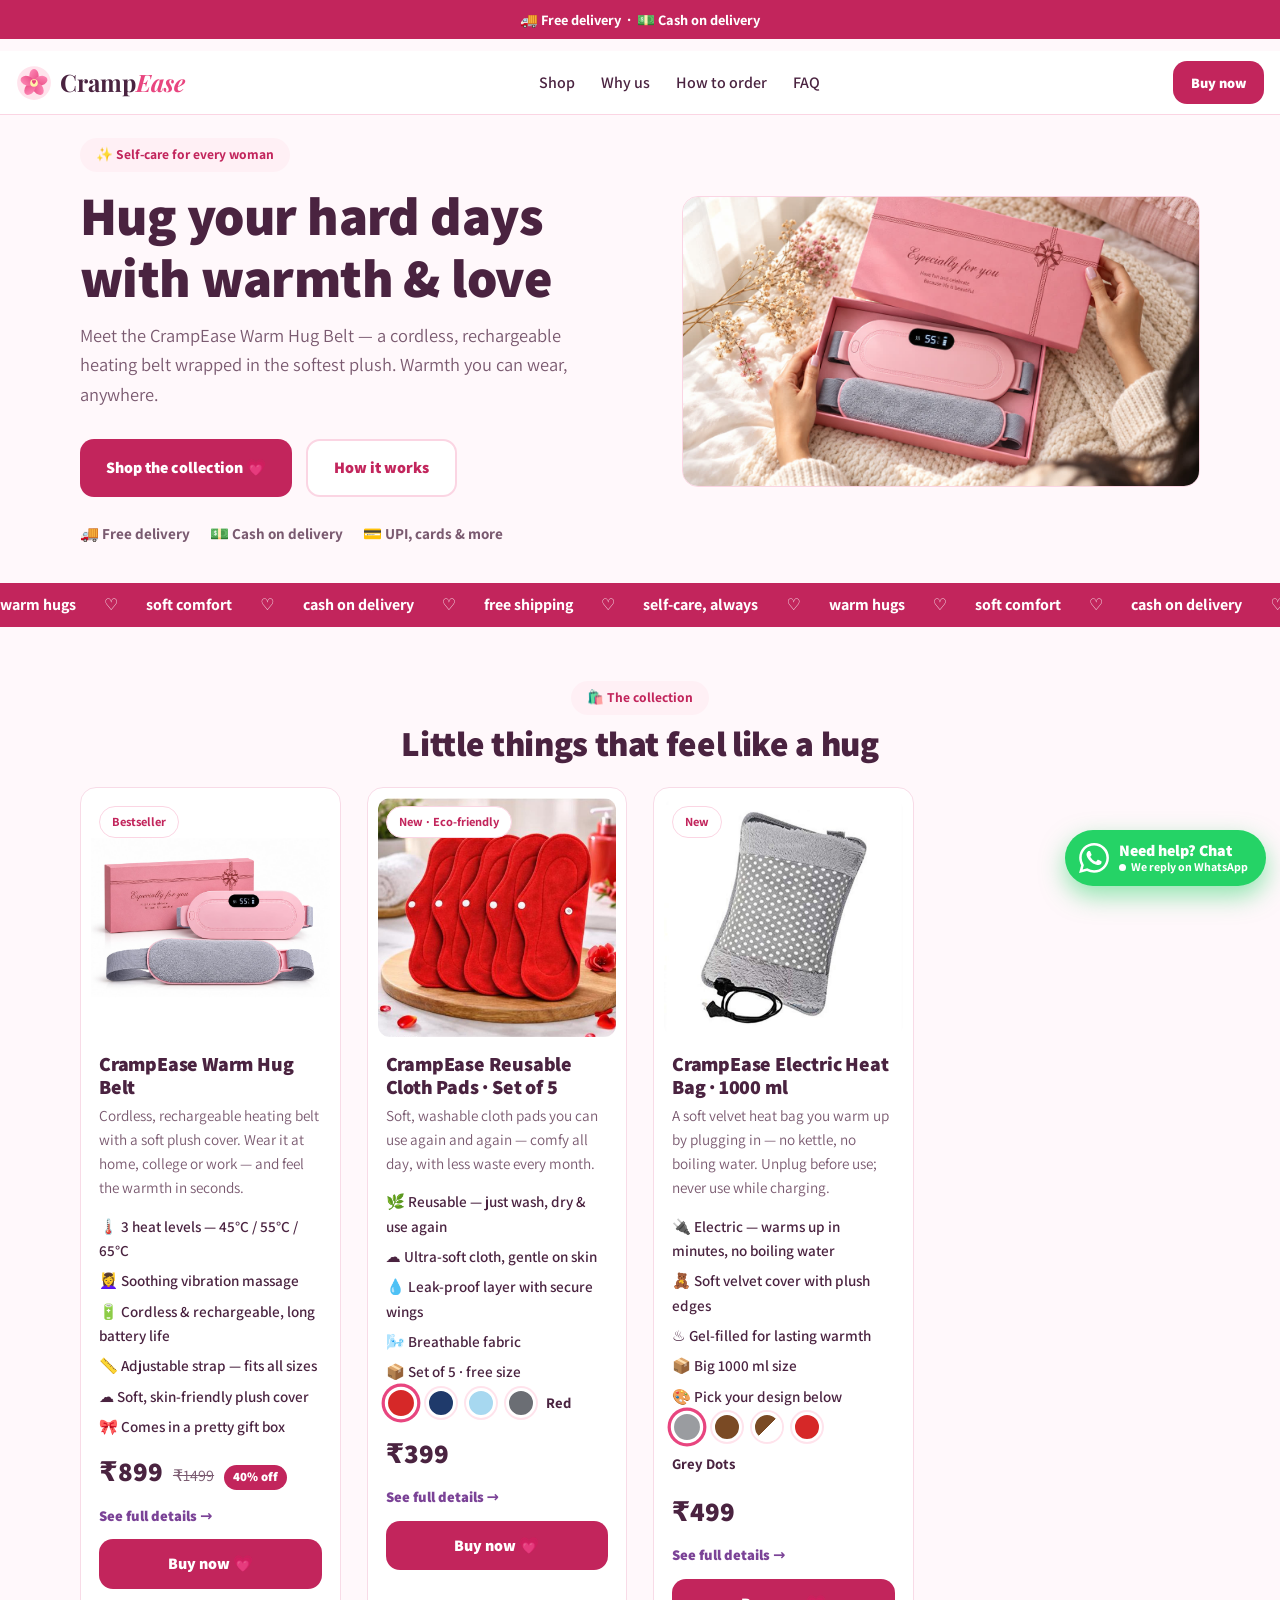
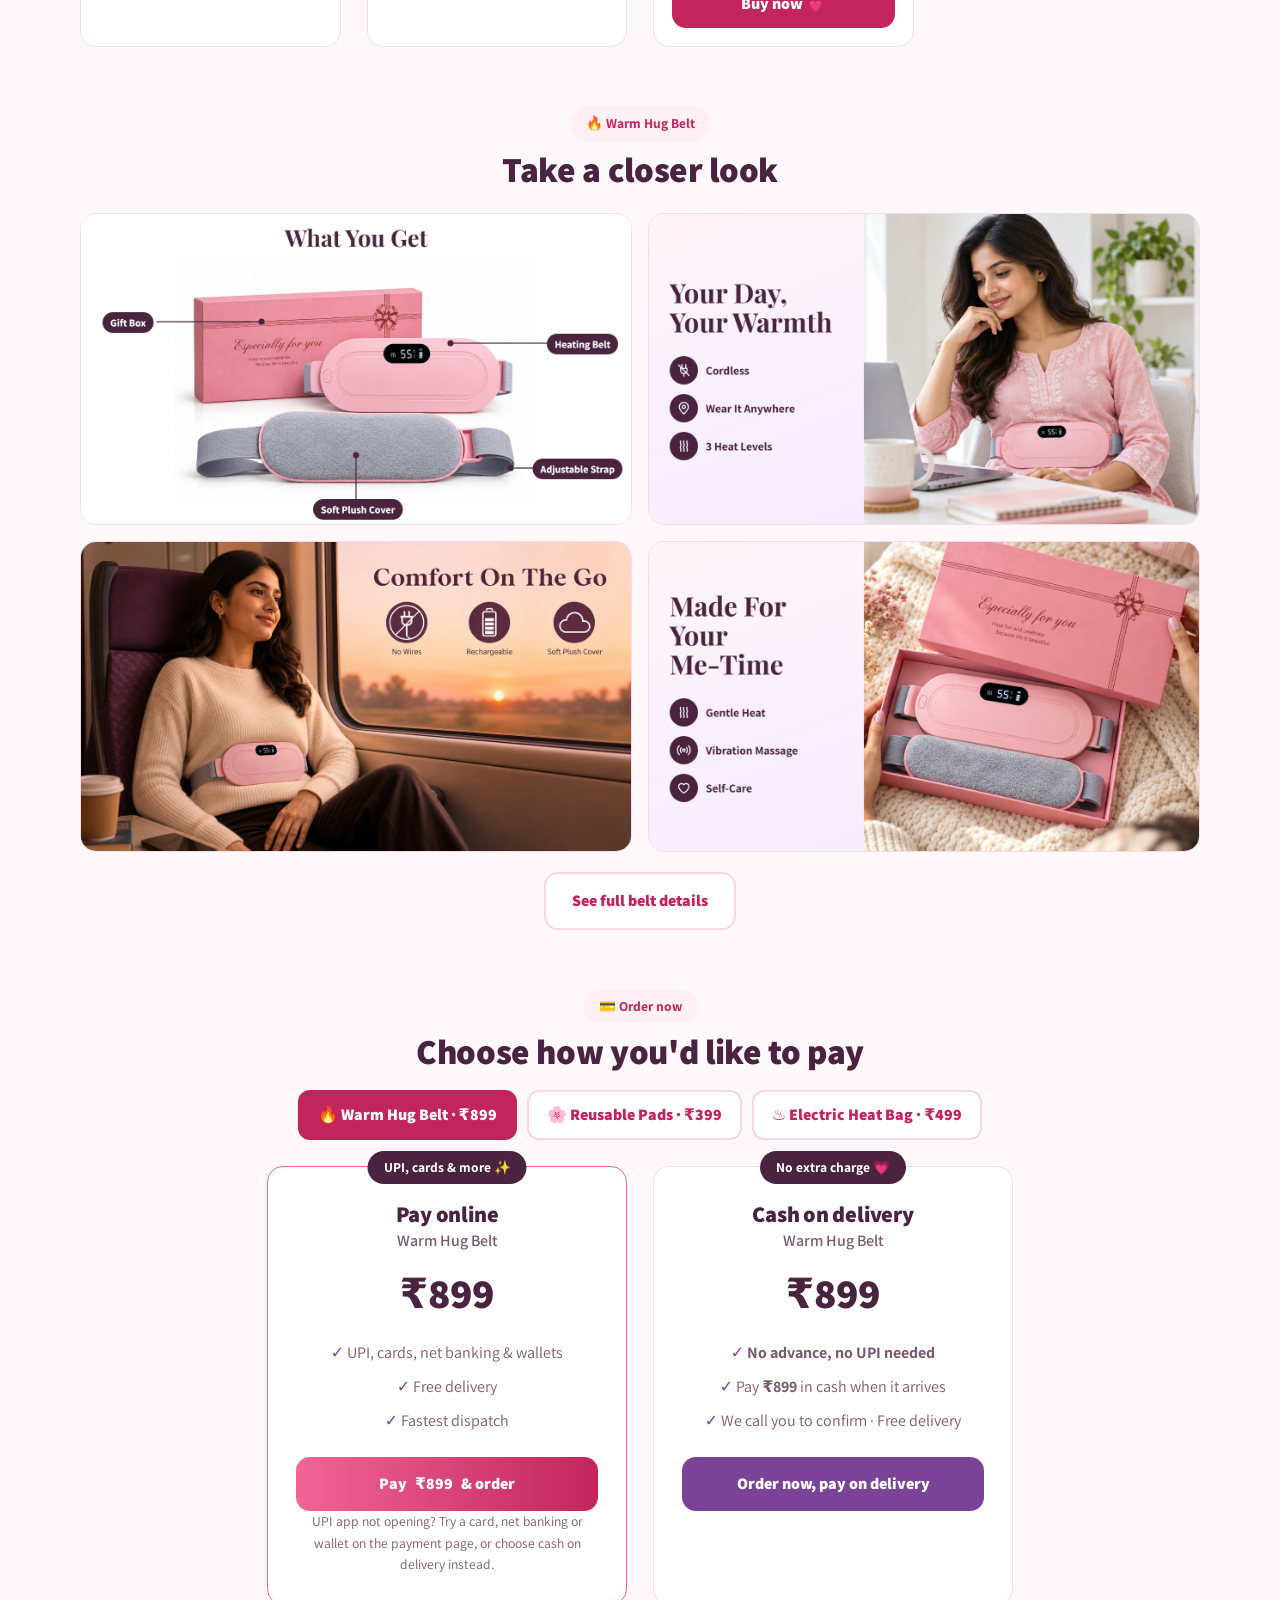
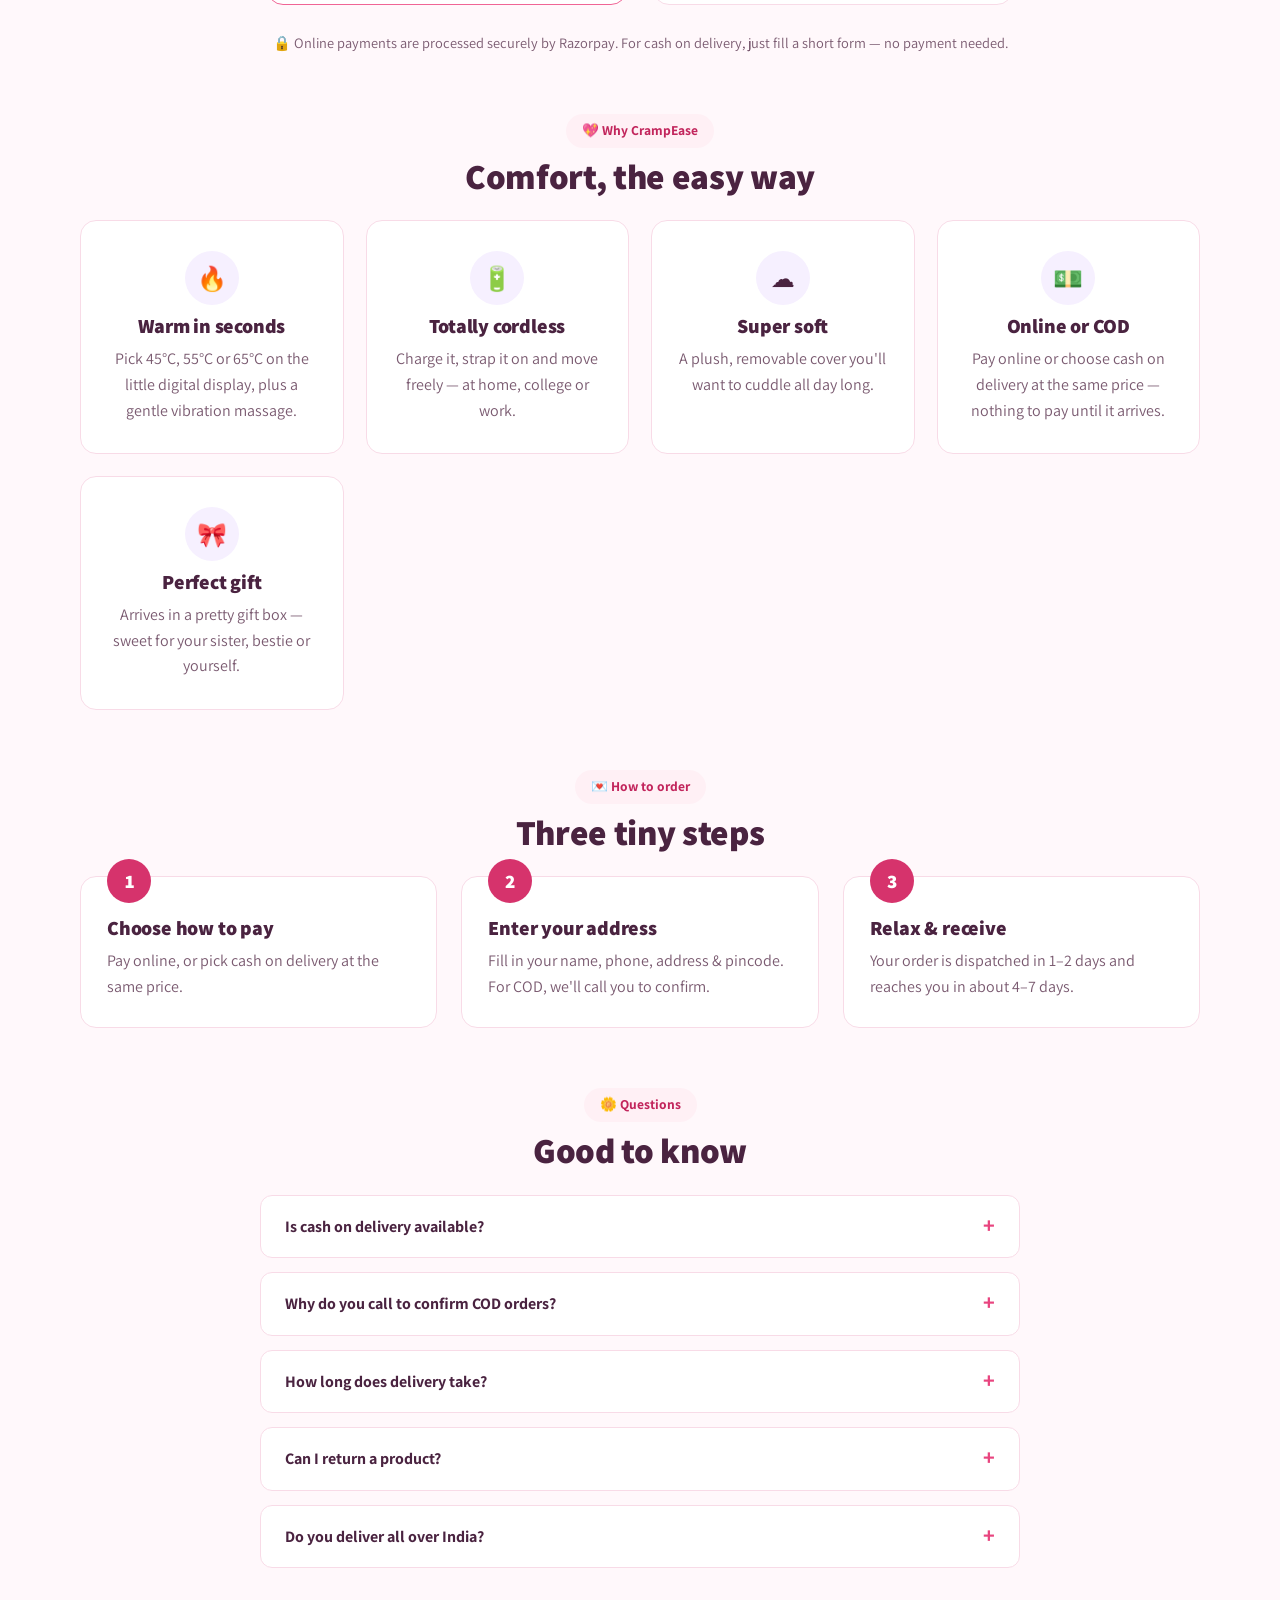
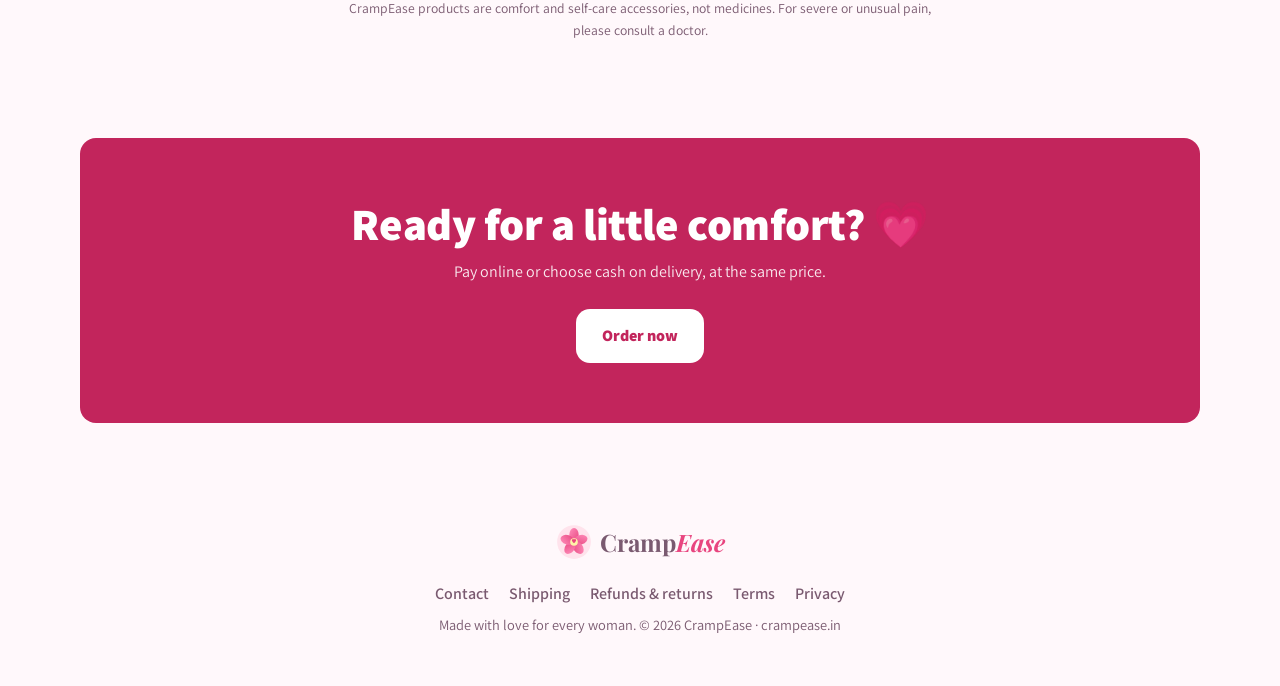
==== commit 27481edb: "Restyle the WhatsApp chat button and show it on the home page Co-Authored-By: Claude Opus 5.5 <norep" ====
--- a/index.html
+++ b/index.html
@@ -13,7 +13,7 @@
   <link rel="preconnect" href="https://fonts.googleapis.com" />
   <link rel="preconnect" href="https://fonts.gstatic.com" crossorigin />
   <link href="https://fonts.googleapis.com/css2?family=Playfair+Display:ital,wght@0,600;0,700;1,600;1,700&family=Quicksand:wght@400;500;600;700&family=Assistant:wght@400;600;700;800&display=swap" rel="stylesheet" />
-  <link rel="stylesheet" href="styles.css?v=20261106m" />
+  <link rel="stylesheet" href="styles.css?v=20261106n" />
   <!-- Meta Pixel -->
   <script>
     !function(f,b,e,v,n,t,s){if(f.fbq)return;n=f.fbq=function(){n.callMethod?
@@ -233,6 +233,11 @@
     </section>
   </main>
 
+  <a class="wa-chat" href="https://wa.me/916282377040" target="_blank" rel="noopener" aria-label="Need help? Chat with us on WhatsApp">
+    <svg viewBox="0 0 24 24" width="30" height="30" fill="#fff" aria-hidden="true"><path d="M17.472 14.382c-.297-.149-1.758-.867-2.03-.967-.273-.099-.471-.148-.67.15-.197.297-.767.966-.94 1.164-.173.199-.347.223-.644.075-.297-.15-1.255-.463-2.39-1.475-.883-.788-1.48-1.761-1.653-2.059-.173-.297-.018-.458.13-.606.134-.133.298-.347.446-.52.149-.174.198-.298.298-.497.099-.198.05-.371-.025-.52-.075-.149-.669-1.612-.916-2.207-.242-.579-.487-.5-.669-.51-.173-.008-.371-.01-.57-.01-.198 0-.52.074-.792.372-.272.297-1.04 1.016-1.04 2.479 0 1.462 1.065 2.875 1.213 3.074.149.198 2.096 3.2 5.077 4.487.709.306 1.262.489 1.694.625.712.227 1.36.195 1.871.118.571-.085 1.758-.719 2.006-1.413.248-.694.248-1.289.173-1.413-.074-.124-.272-.198-.57-.347m-5.421 7.403h-.004a9.87 9.87 0 01-5.031-1.378l-.361-.214-3.741.982.998-3.648-.235-.374a9.86 9.86 0 01-1.51-5.26c.001-5.45 4.436-9.884 9.888-9.884 2.64 0 5.122 1.03 6.988 2.898a9.825 9.825 0 012.893 6.994c-.003 5.45-4.437 9.884-9.885 9.884m8.413-18.297A11.815 11.815 0 0012.05 0C5.495 0 .16 5.335.157 11.892c0 2.096.547 4.142 1.588 5.945L.057 24l6.305-1.654a11.882 11.882 0 005.683 1.448h.005c6.554 0 11.89-5.335 11.893-11.893a11.821 11.821 0 00-3.48-8.413z"/></svg>
+    <span class="wa-chat-text"><b>Need help? Chat</b><small><i></i>We reply on WhatsApp</small></span>
+  </a>
+
   <footer class="footer">
     <a href="#top" class="logo"><img class="logo-mark" src="images/logo-mark.svg" alt="" />Cramp<span>Ease</span></a>
     <nav class="footer-links">
@@ -245,6 +250,6 @@
     <p>Made with love for every woman. © <span class="year"></span> CrampEase · crampease.in</p>
   </footer>
 
-  <script src="script.js?v=20261106m"></script>
+  <script src="script.js?v=20261106n"></script>
 </body>
 </html>
--- a/styles.css
+++ b/styles.css
@@ -527,11 +527,6 @@
 .safety { padding-left: 20px; display: grid; gap: 8px; }
 .safety-note { color: var(--muted); font-size: .85rem; margin-top: 14px; }
 
-.wa-chat {
-  position: fixed; right: 16px; bottom: 16px; z-index: 30;
-  padding: 11px 16px; border-radius: 999px; font-weight: 700; font-size: .92rem; color: var(--white);
-  background: #128c4b; box-shadow: 0 12px 26px -10px rgba(0,0,0,.45);
-}
 .card-more { display: block; margin: -6px 8px 12px; color: var(--rose); font-weight: 700; font-size: .92rem; }
 
 @media (max-width: 900px) {
@@ -542,8 +537,6 @@
 @media (max-width: 680px) {
   .compare, .info-grid { grid-template-columns: minmax(0, 1fr); }
   .buy-box { padding: 20px; }
-  .wa-chat { padding: 11px 13px; }
-  .wa-chat span { display: none; }
 }
 
 /* ---------- site-wide shop look (body.shop) ---------- */
@@ -629,7 +622,6 @@
 body.shop .cta em { color: inherit; }
 
 .buy-bar { display: none; }
-body.shop .wa-chat { background: #16a34a; }
 
 @media (max-width: 900px) {
   body.shop { padding-bottom: 70px; }
@@ -643,7 +635,7 @@
   .buy-bar strong { display: block; font-size: 1.25rem; font-weight: 800; line-height: 1.1; }
   .buy-bar small { color: #7b4397; font-weight: 700; font-size: .75rem; }
   .buy-bar-btn { flex: 1; padding: 12px; border-radius: 12px; text-align: center; font-weight: 800; color: #fff; background: #d6336c; }
-  body.shop .wa-chat { bottom: 76px; }
+  body.shop[data-product] .wa-chat { bottom: 84px; }
 }
 body.shop .closeup, body.shop .why-card, body.shop .step, body.shop .info-card:not(:has(.safety)), body.shop details, body.shop .gallery-track { background: #fff; }
 body.shop .why-icon { background: #f6f0ff; }
@@ -764,3 +756,20 @@
   .belt-look-row a { flex: 0 0 88%; scroll-snap-align: center; }
 }
 
+/* WhatsApp chat button */
+.wa-chat {
+  position: fixed; right: 14px; bottom: 14px; z-index: 30;
+  display: flex; align-items: center; gap: 10px; min-height: 56px; padding: 8px 18px 8px 14px;
+  border-radius: 999px; color: #fff; background: #25d366;
+  box-shadow: 0 10px 24px rgba(37, 211, 102, .5);
+  animation: wa-ring 2.2s ease-out infinite;
+}
+.wa-chat-text { display: grid; line-height: 1.15; }
+.wa-chat-text b { font-size: 16px; font-weight: 800; }
+.wa-chat-text small { display: flex; align-items: center; gap: 5px; font-size: 12px; font-weight: 700; }
+.wa-chat-text i { width: 7px; height: 7px; border-radius: 50%; background: #fff; }
+@keyframes wa-ring {
+  0% { box-shadow: 0 10px 24px rgba(37, 211, 102, .5), 0 0 0 0 rgba(37, 211, 102, .55); }
+  70%, 100% { box-shadow: 0 10px 24px rgba(37, 211, 102, .5), 0 0 0 16px rgba(37, 211, 102, 0); }
+}
+
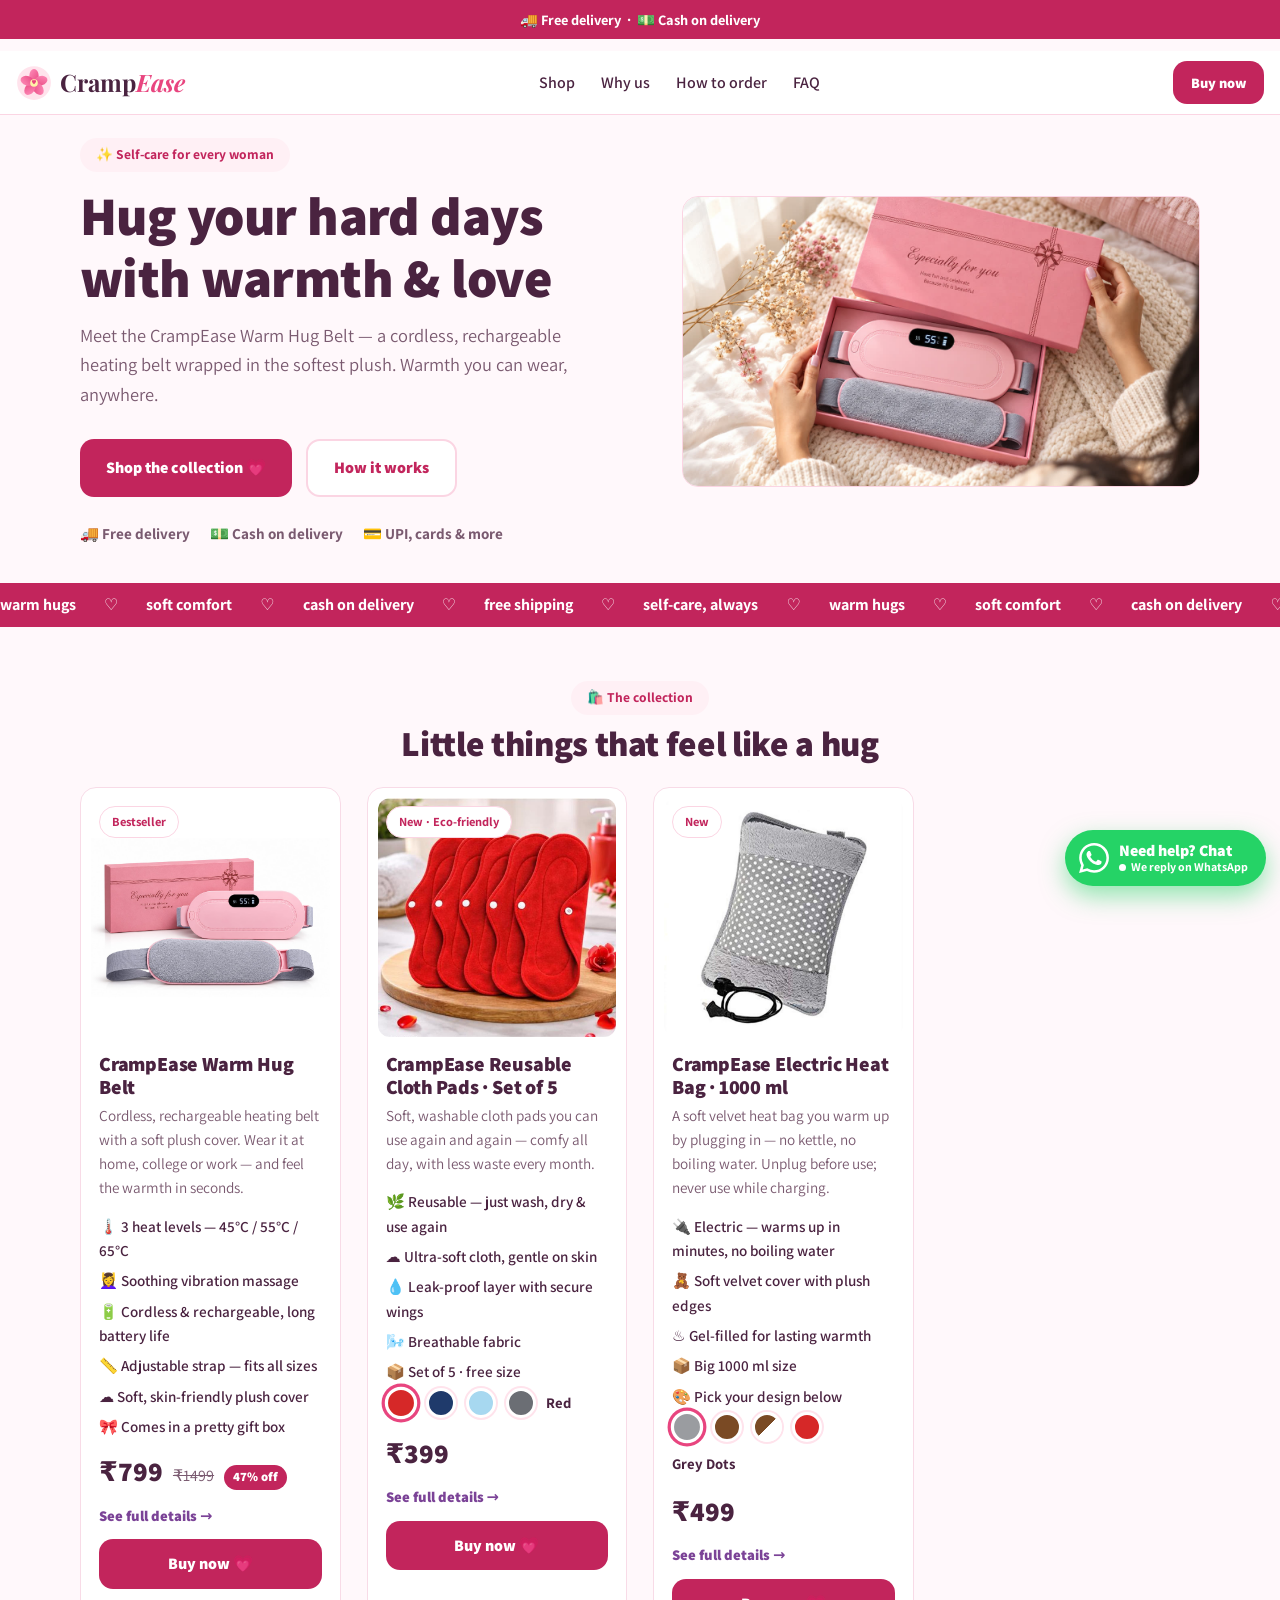
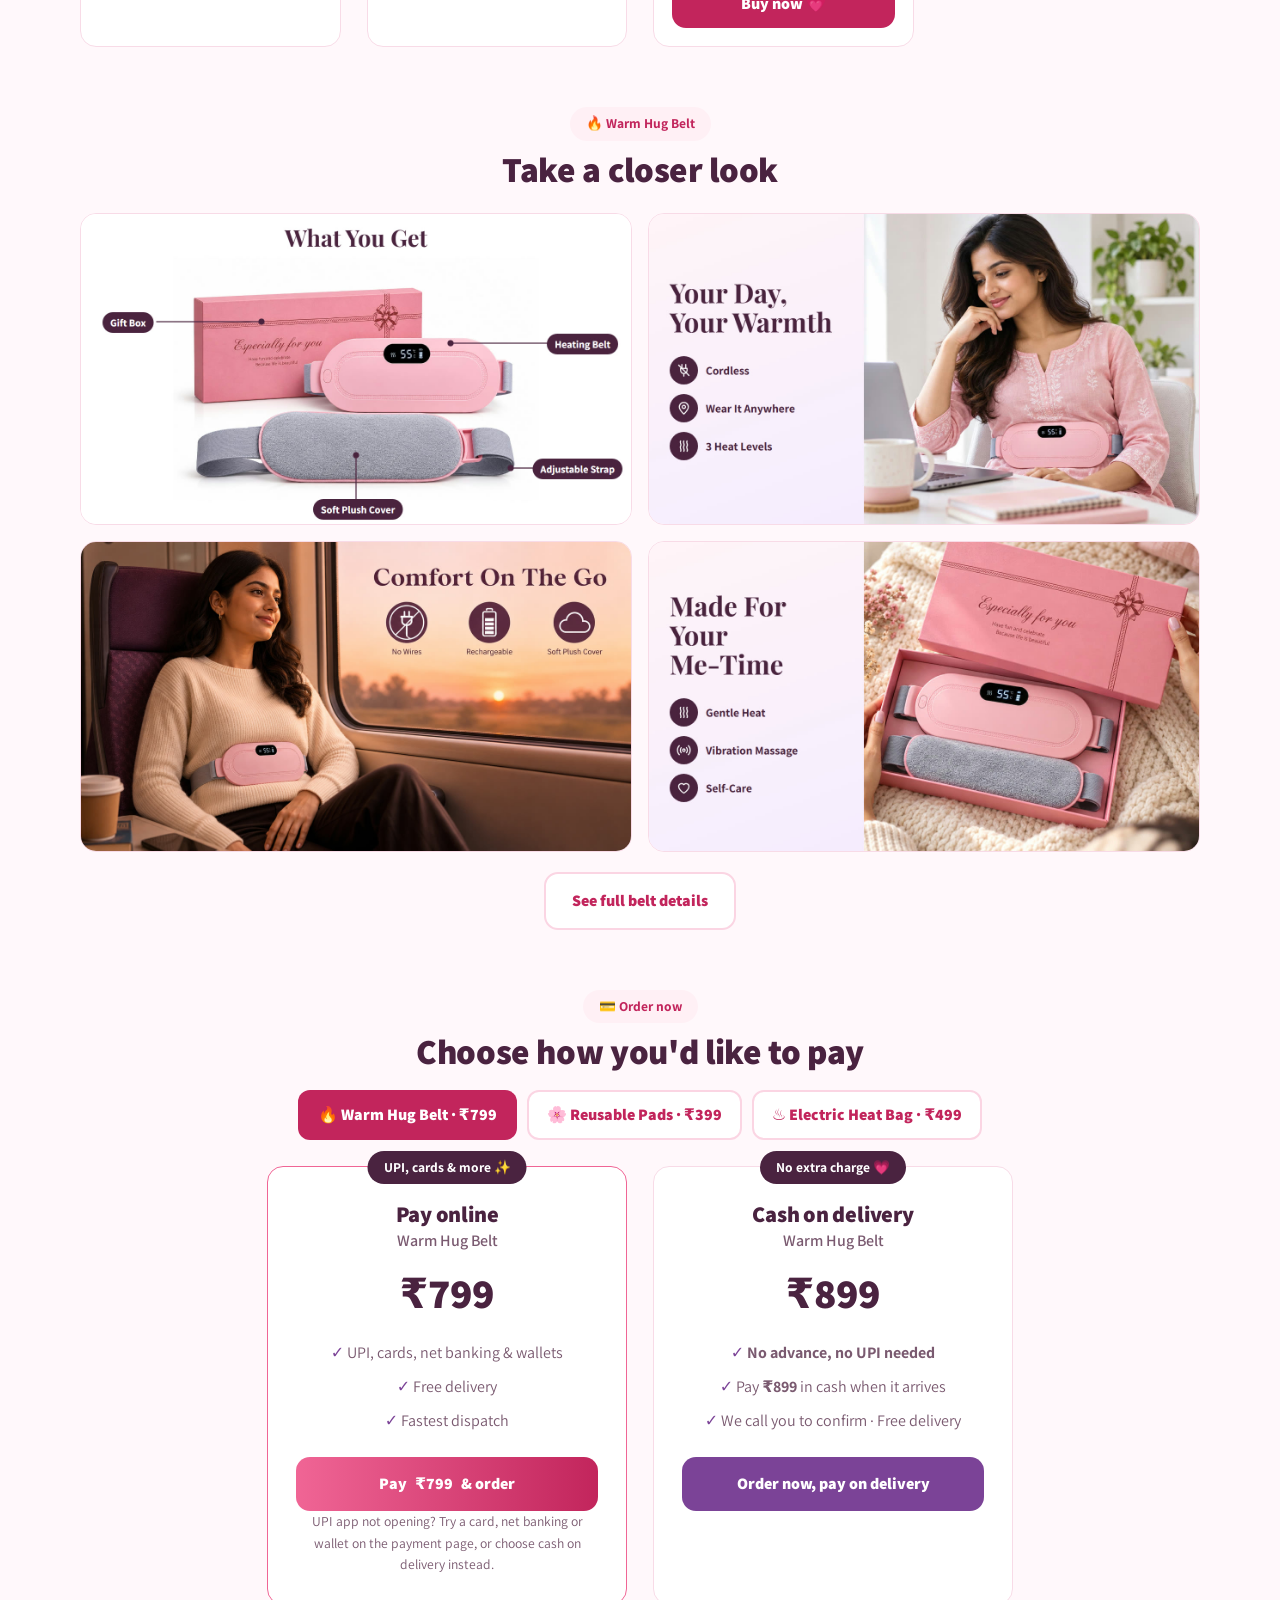
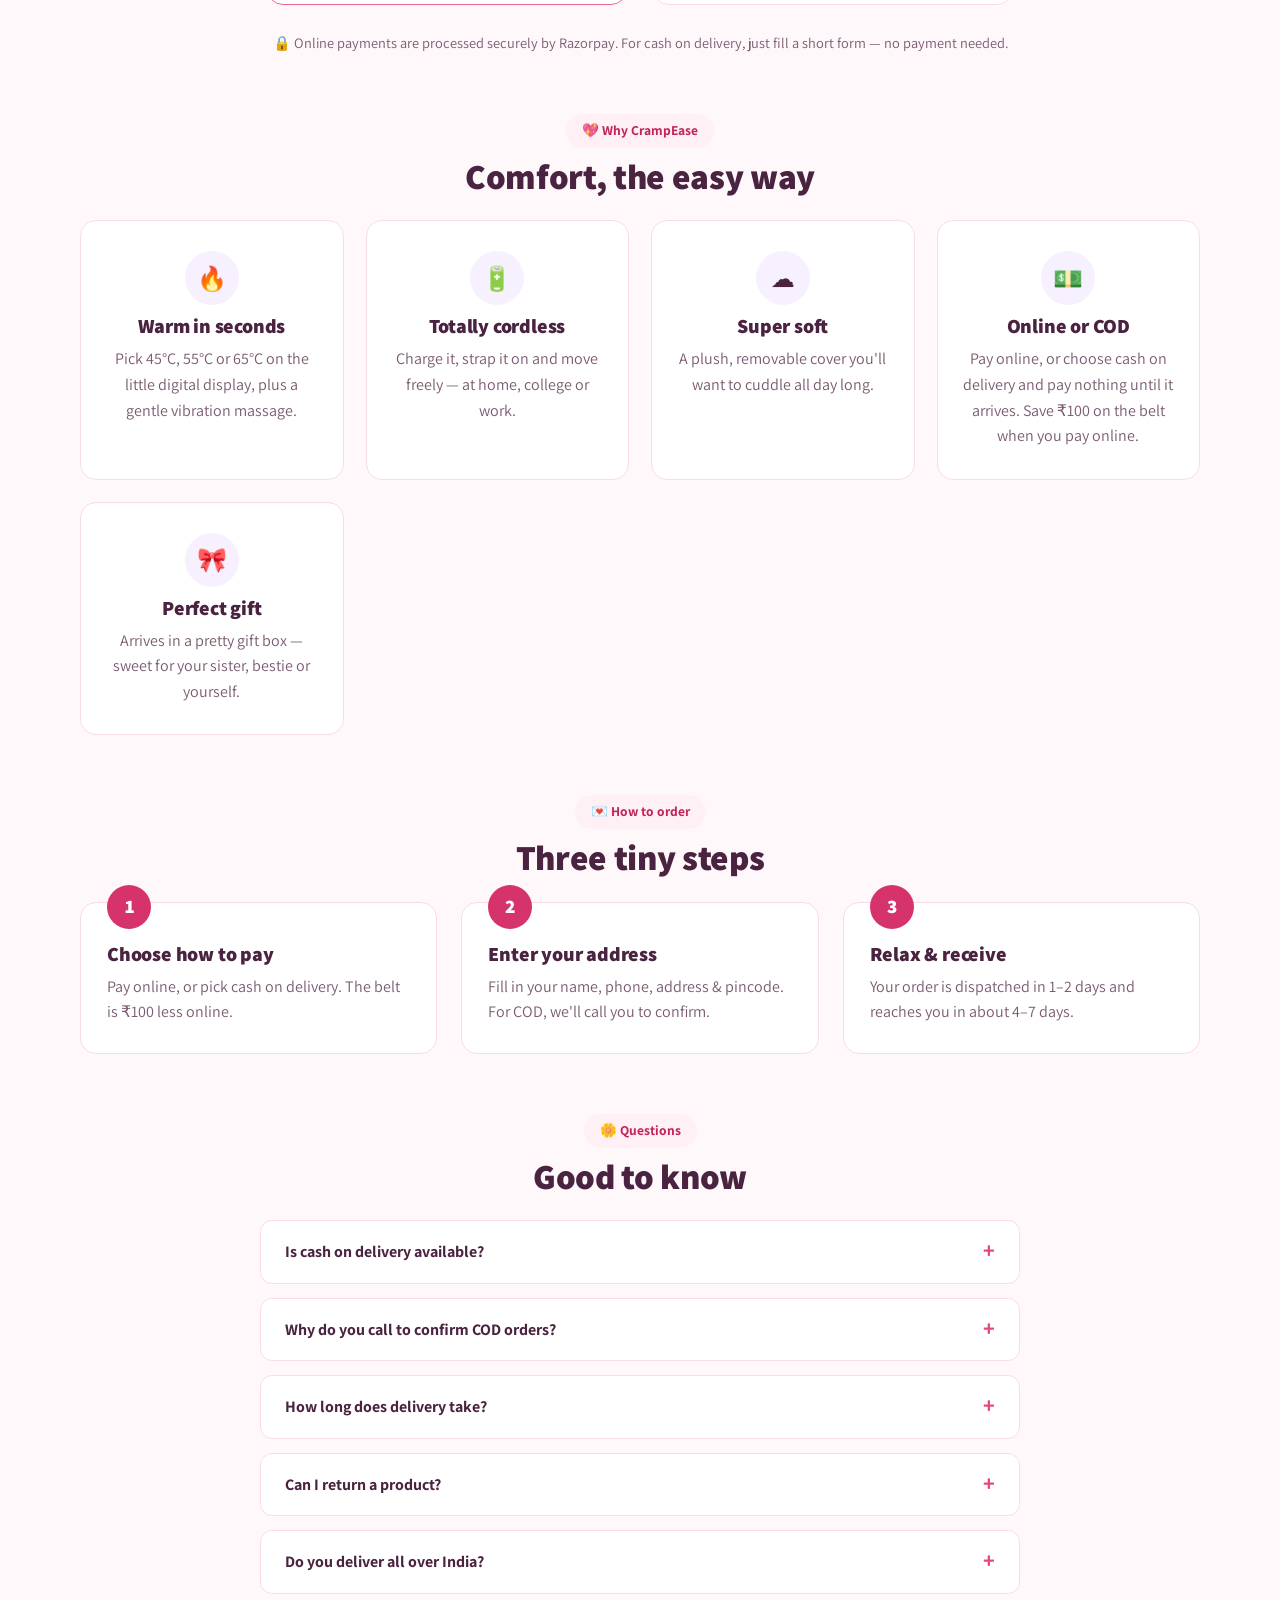
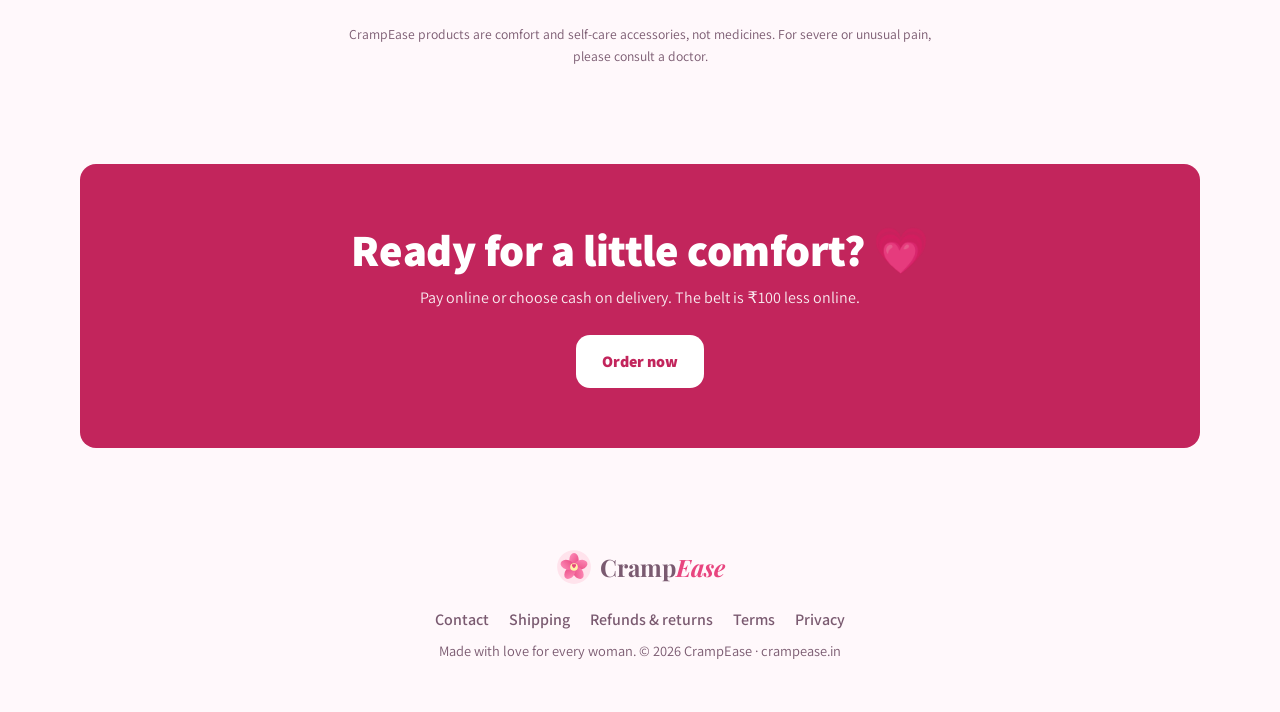
==== commit ec1576b4: "Give the belt a Rs 100 discount for paying online Online is now Rs 799 and cash on delivery stays Rs" ====
--- a/index.html
+++ b/index.html
@@ -13,7 +13,7 @@
   <link rel="preconnect" href="https://fonts.googleapis.com" />
   <link rel="preconnect" href="https://fonts.gstatic.com" crossorigin />
   <link href="https://fonts.googleapis.com/css2?family=Playfair+Display:ital,wght@0,600;0,700;1,600;1,700&family=Quicksand:wght@400;500;600;700&family=Assistant:wght@400;600;700;800&display=swap" rel="stylesheet" />
-  <link rel="stylesheet" href="styles.css?v=20261106n" />
+  <link rel="stylesheet" href="styles.css?v=20261107a" />
   <!-- Meta Pixel -->
   <script>
     !function(f,b,e,v,n,t,s){if(f.fbq)return;n=f.fbq=function(){n.callMethod?
@@ -177,7 +177,7 @@
         <div class="why-card reveal">
           <div class="why-icon">💵</div>
           <h3>Online or COD</h3>
-          <p>Pay online or choose cash on delivery at the same price — nothing to pay until it arrives.</p>
+          <p>Pay online, or choose cash on delivery and pay nothing until it arrives. Save ₹100 on the belt when you pay online.</p>
         </div>
         <div class="why-card reveal">
           <div class="why-icon">🎀</div>
@@ -194,7 +194,7 @@
         <h2>Three tiny <em>steps</em></h2>
       </div>
       <ol class="steps">
-        <li class="step reveal"><span>1</span><h3>Choose how to pay</h3><p>Pay online, or pick cash on delivery at the same price.</p></li>
+        <li class="step reveal"><span>1</span><h3>Choose how to pay</h3><p>Pay online, or pick cash on delivery. The belt is ₹100 less online.</p></li>
         <li class="step reveal"><span>2</span><h3>Enter your address</h3><p>Fill in your name, phone, address &amp; pincode. For COD, we'll call you to confirm.</p></li>
         <li class="step reveal"><span>3</span><h3>Relax &amp; receive</h3><p>Your order is dispatched in 1–2 days and reaches you in about 4–7 days.</p></li>
       </ol>
@@ -216,7 +216,7 @@
         <h2>Good to <em>know</em></h2>
       </div>
       <div class="faq-list">
-        <details class="reveal"><summary>Is cash on delivery available?</summary><p>Yes! Nothing to pay now — just fill the short order form and pay <span data-fill="cod"></span> in cash when it arrives (the same price as paying online).</p></details>
+        <details class="reveal"><summary>Is cash on delivery available?</summary><p>Yes! Nothing to pay now — just fill the short order form and pay <span data-fill="cod"></span> in cash when it arrives.</p></details>
         <details class="reveal"><summary>Why do you call to confirm COD orders?</summary><p>A quick call or WhatsApp confirms your address and helps us avoid fake orders, so we can keep prices low for everyone. Please keep your phone handy after ordering.</p></details>
         <details class="reveal"><summary>How long does delivery take?</summary><p>Usually 4–7 days depending on your pincode. We'll share tracking details by SMS/email.</p></details>
         <details class="reveal"><summary>Can I return a product?</summary><p>If your product arrives damaged or wrong, email us within 2 days of delivery with photos/unboxing video and we'll help you out.</p></details>
@@ -228,7 +228,7 @@
     <!-- CTA -->
     <section class="cta reveal">
       <h2>Ready for a little <em>comfort</em>? 💗</h2>
-      <p>Pay online or choose cash on delivery, at the same price.</p>
+      <p>Pay online or choose cash on delivery. The belt is ₹100 less online.</p>
       <a class="btn btn-light" href="#order">Order now</a>
     </section>
   </main>
@@ -250,6 +250,6 @@
     <p>Made with love for every woman. © <span class="year"></span> CrampEase · crampease.in</p>
   </footer>
 
-  <script src="script.js?v=20261106n"></script>
+  <script src="script.js?v=20261107a"></script>
 </body>
 </html>
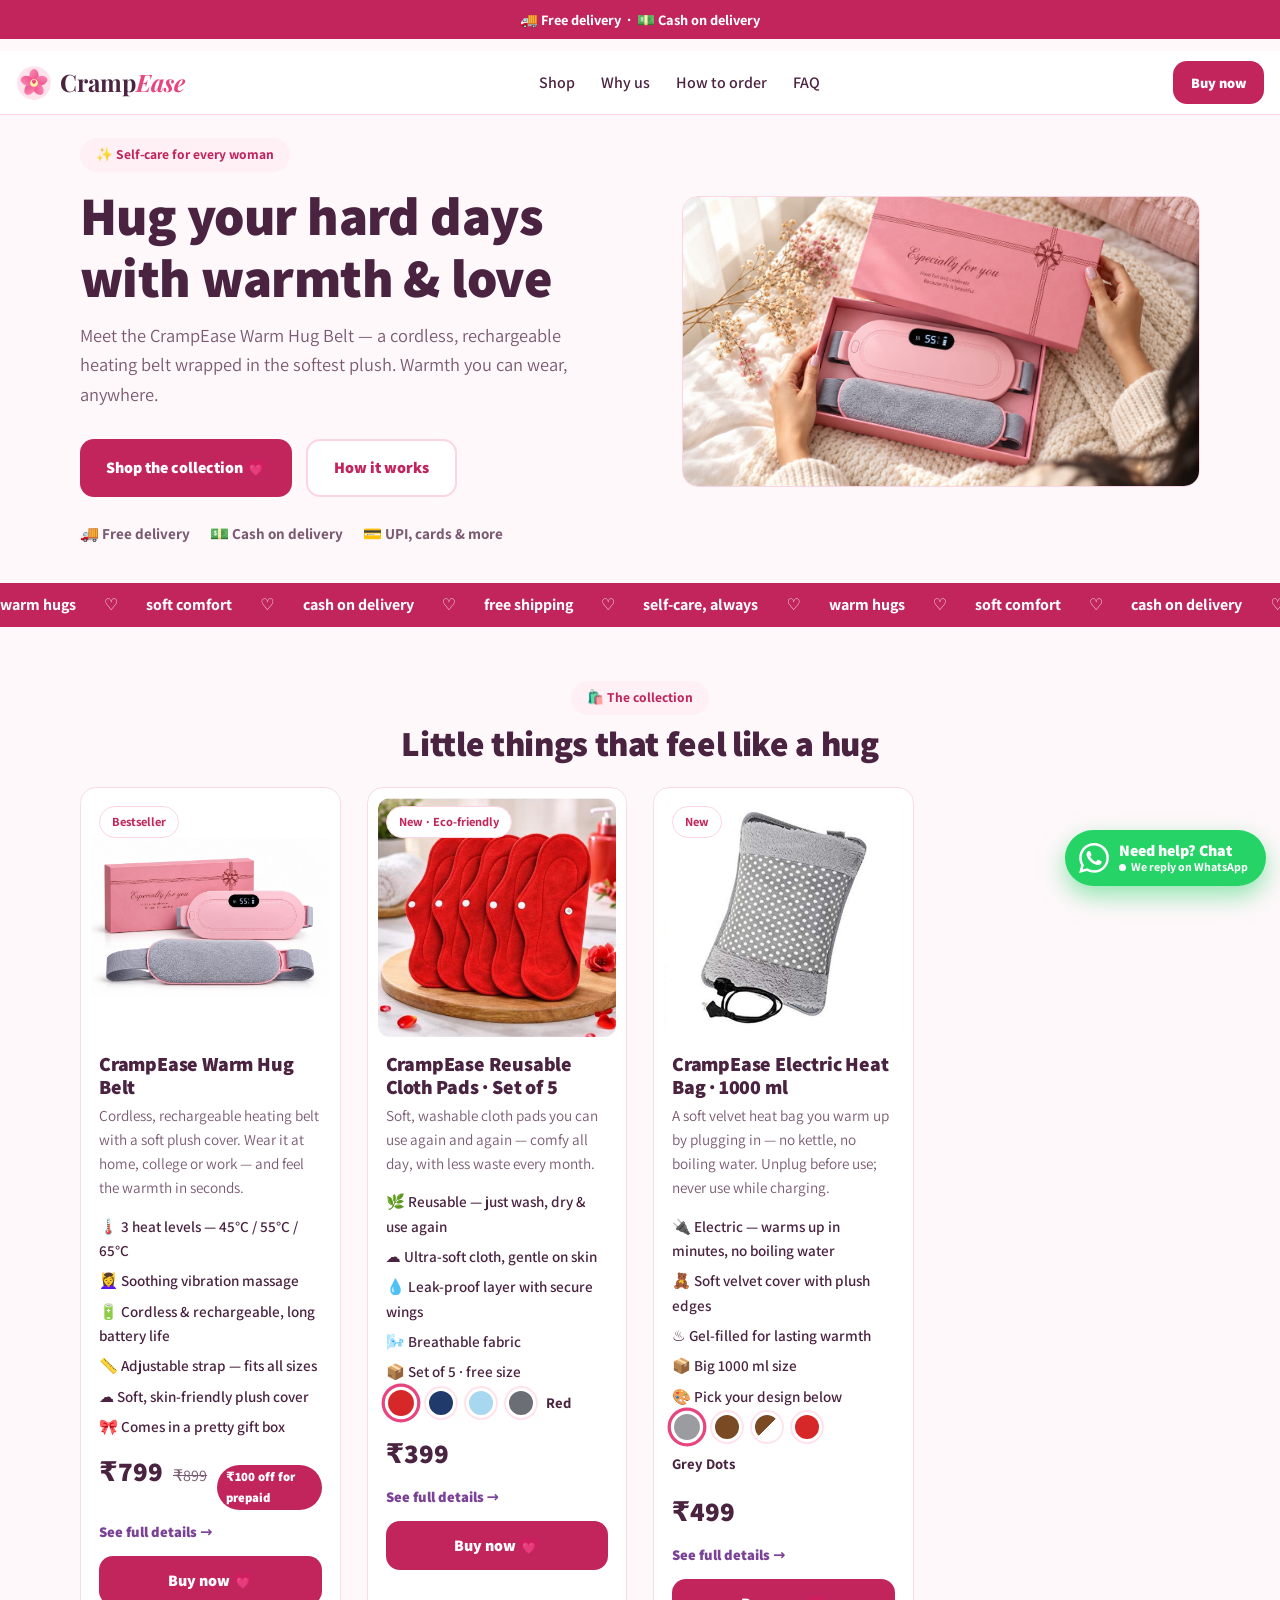
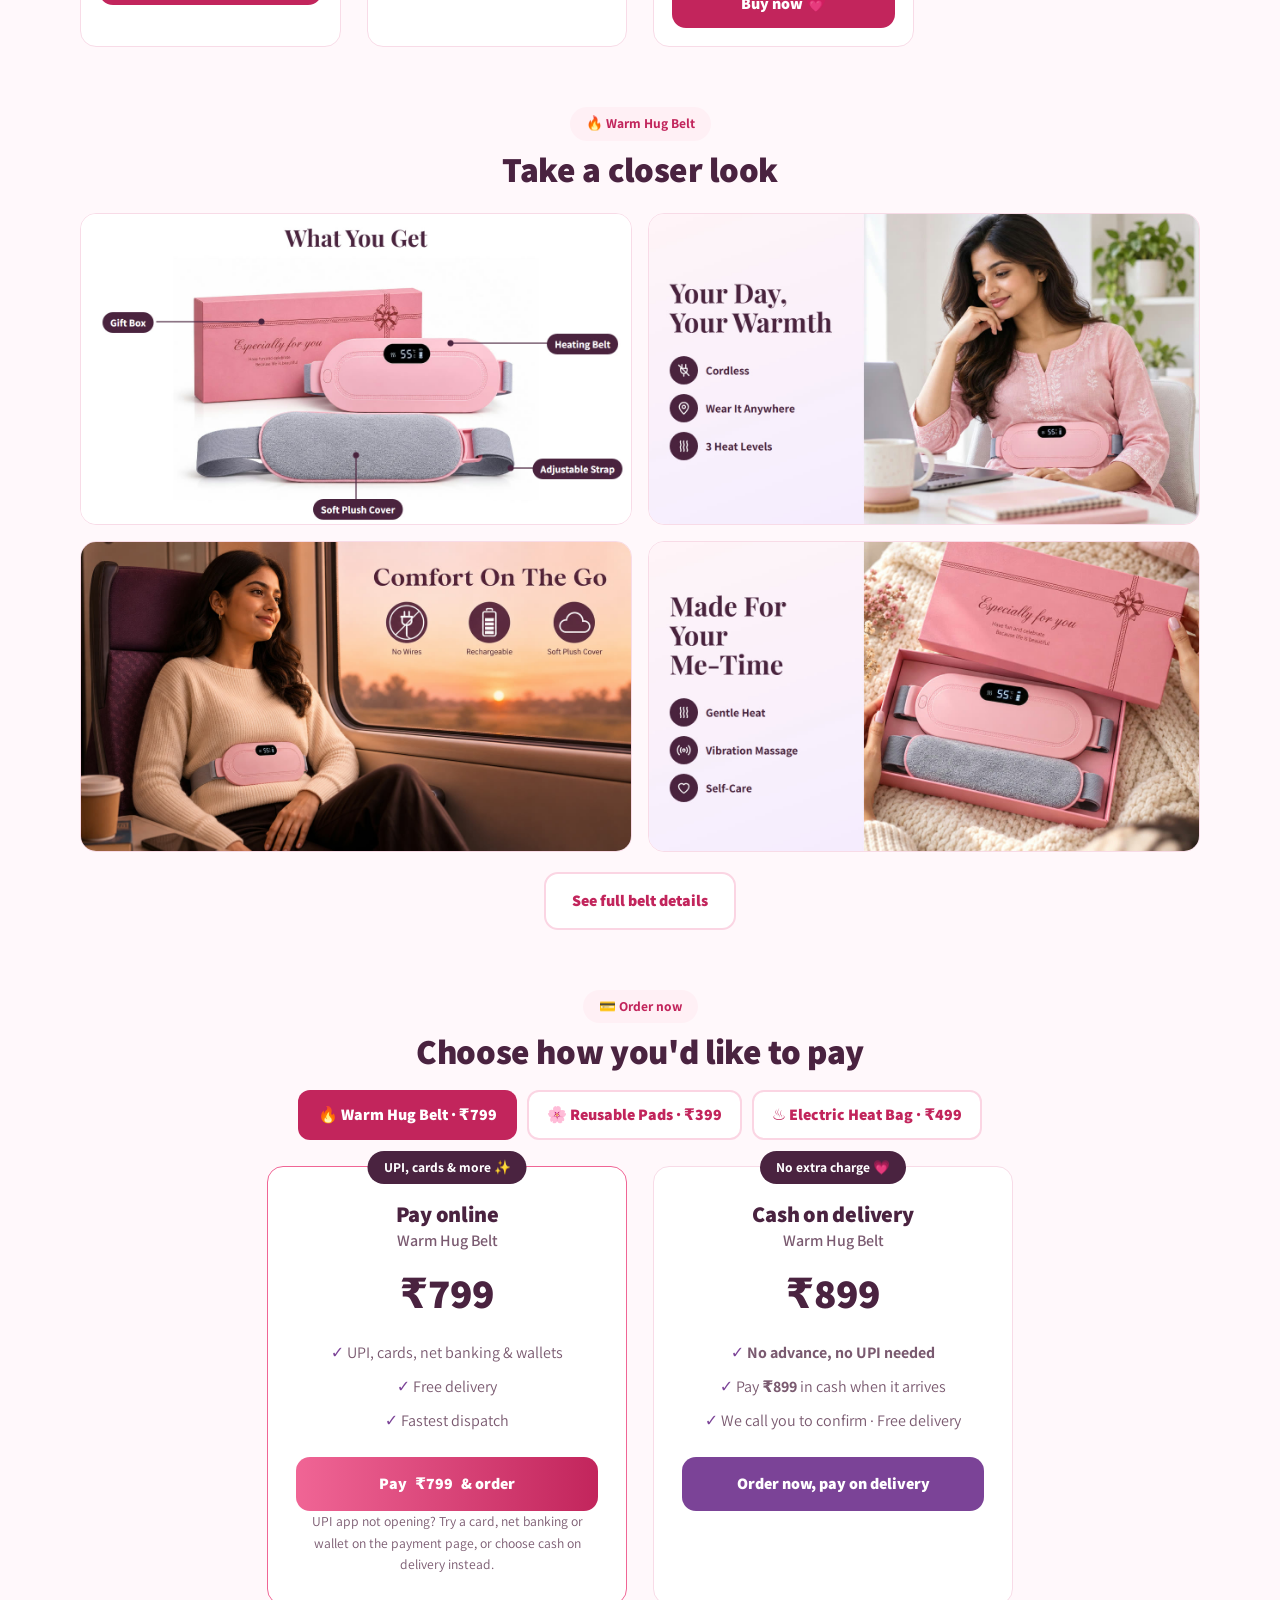
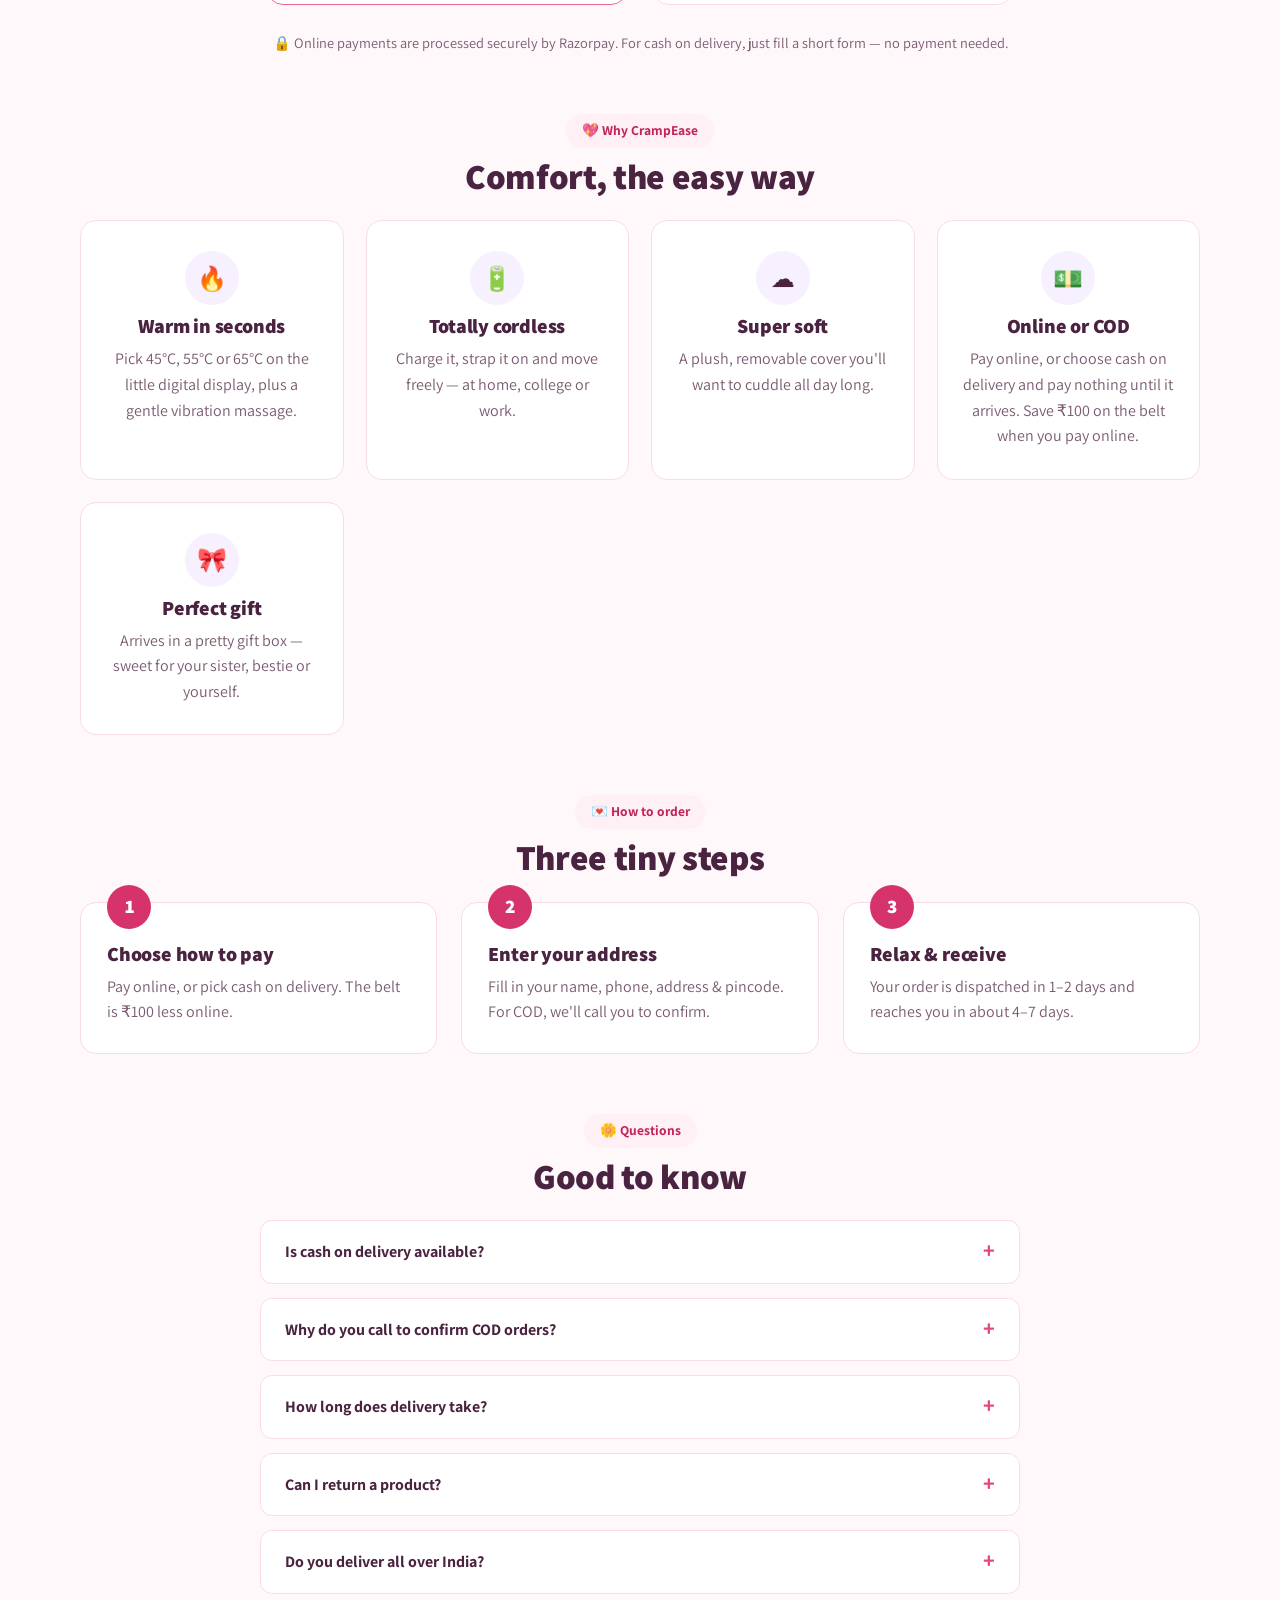
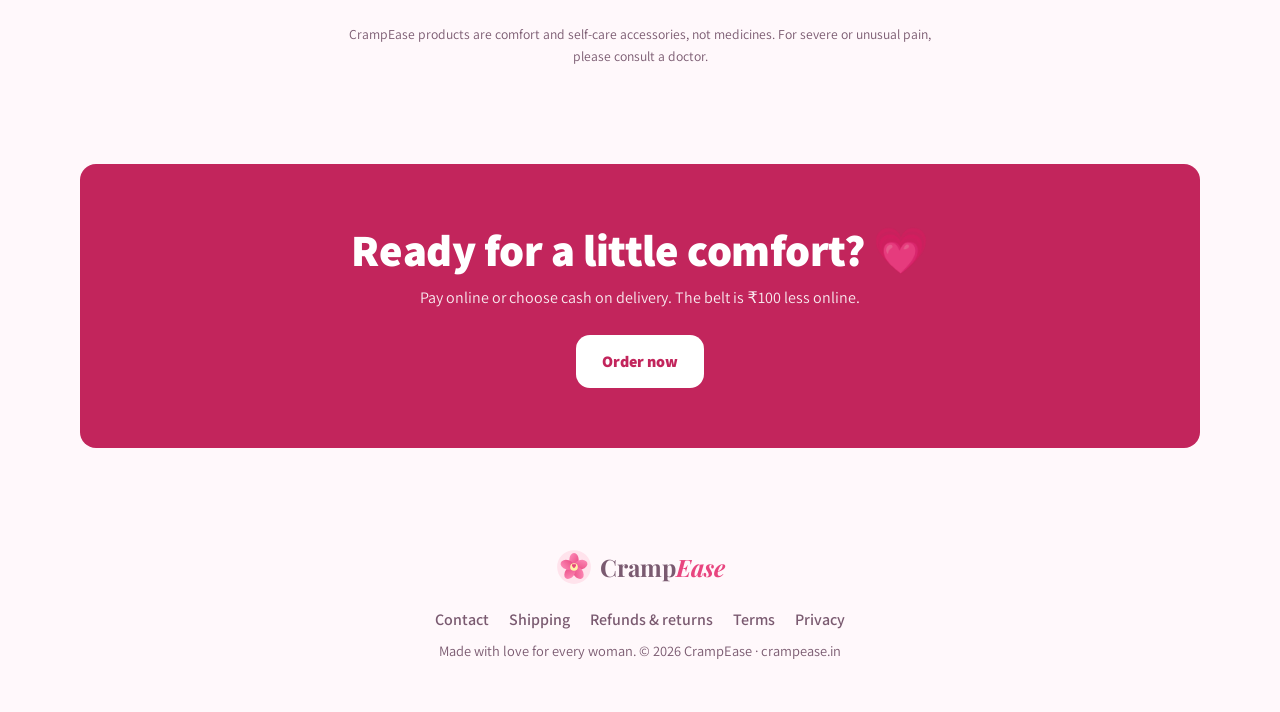
==== commit 5ac8b132: "Show the belt discount as Rs 100 off for prepaid The crossed-out price is now the Rs 899 cash on del" ====
--- a/index.html
+++ b/index.html
@@ -13,7 +13,7 @@
   <link rel="preconnect" href="https://fonts.googleapis.com" />
   <link rel="preconnect" href="https://fonts.gstatic.com" crossorigin />
   <link href="https://fonts.googleapis.com/css2?family=Playfair+Display:ital,wght@0,600;0,700;1,600;1,700&family=Quicksand:wght@400;500;600;700&family=Assistant:wght@400;600;700;800&display=swap" rel="stylesheet" />
-  <link rel="stylesheet" href="styles.css?v=20261107a" />
+  <link rel="stylesheet" href="styles.css?v=20261107b" />
   <!-- Meta Pixel -->
   <script>
     !function(f,b,e,v,n,t,s){if(f.fbq)return;n=f.fbq=function(){n.callMethod?
@@ -250,6 +250,6 @@
     <p>Made with love for every woman. © <span class="year"></span> CrampEase · crampease.in</p>
   </footer>
 
-  <script src="script.js?v=20261107a"></script>
+  <script src="script.js?v=20261107b"></script>
 </body>
 </html>
